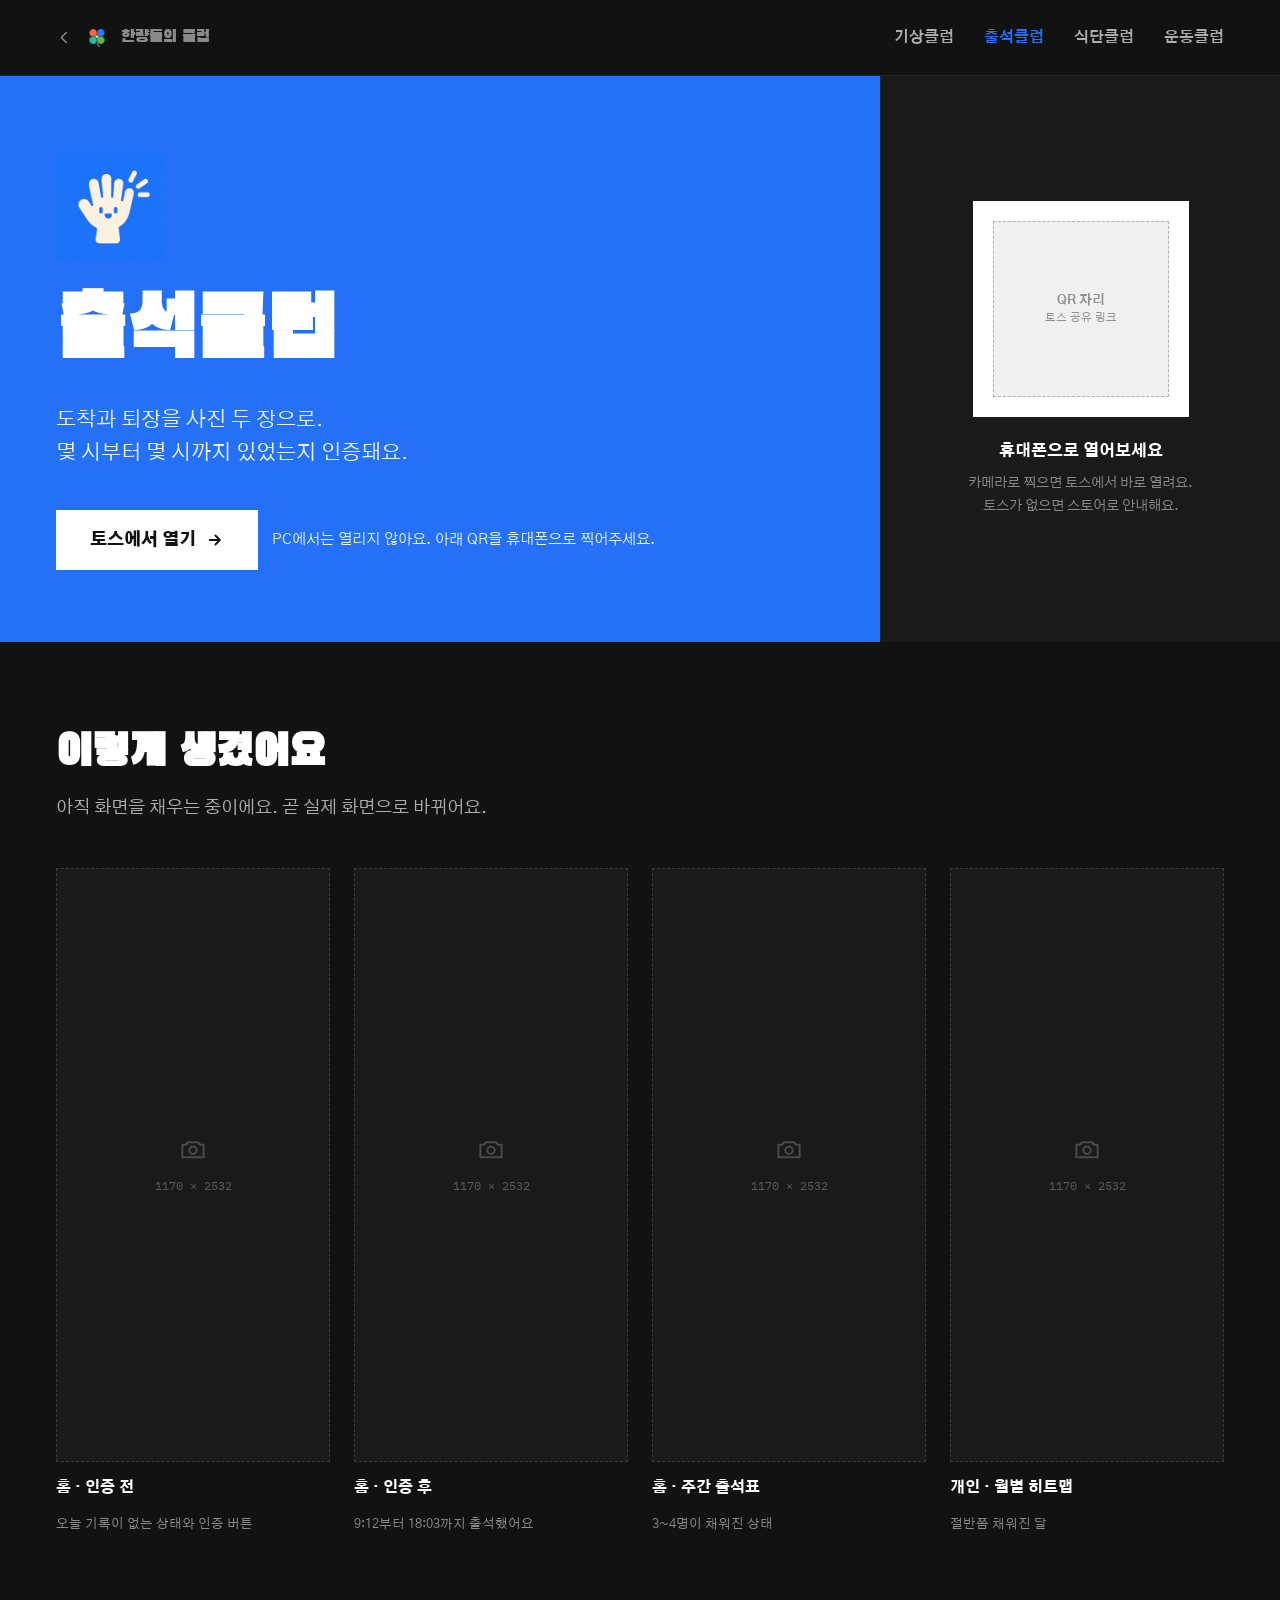
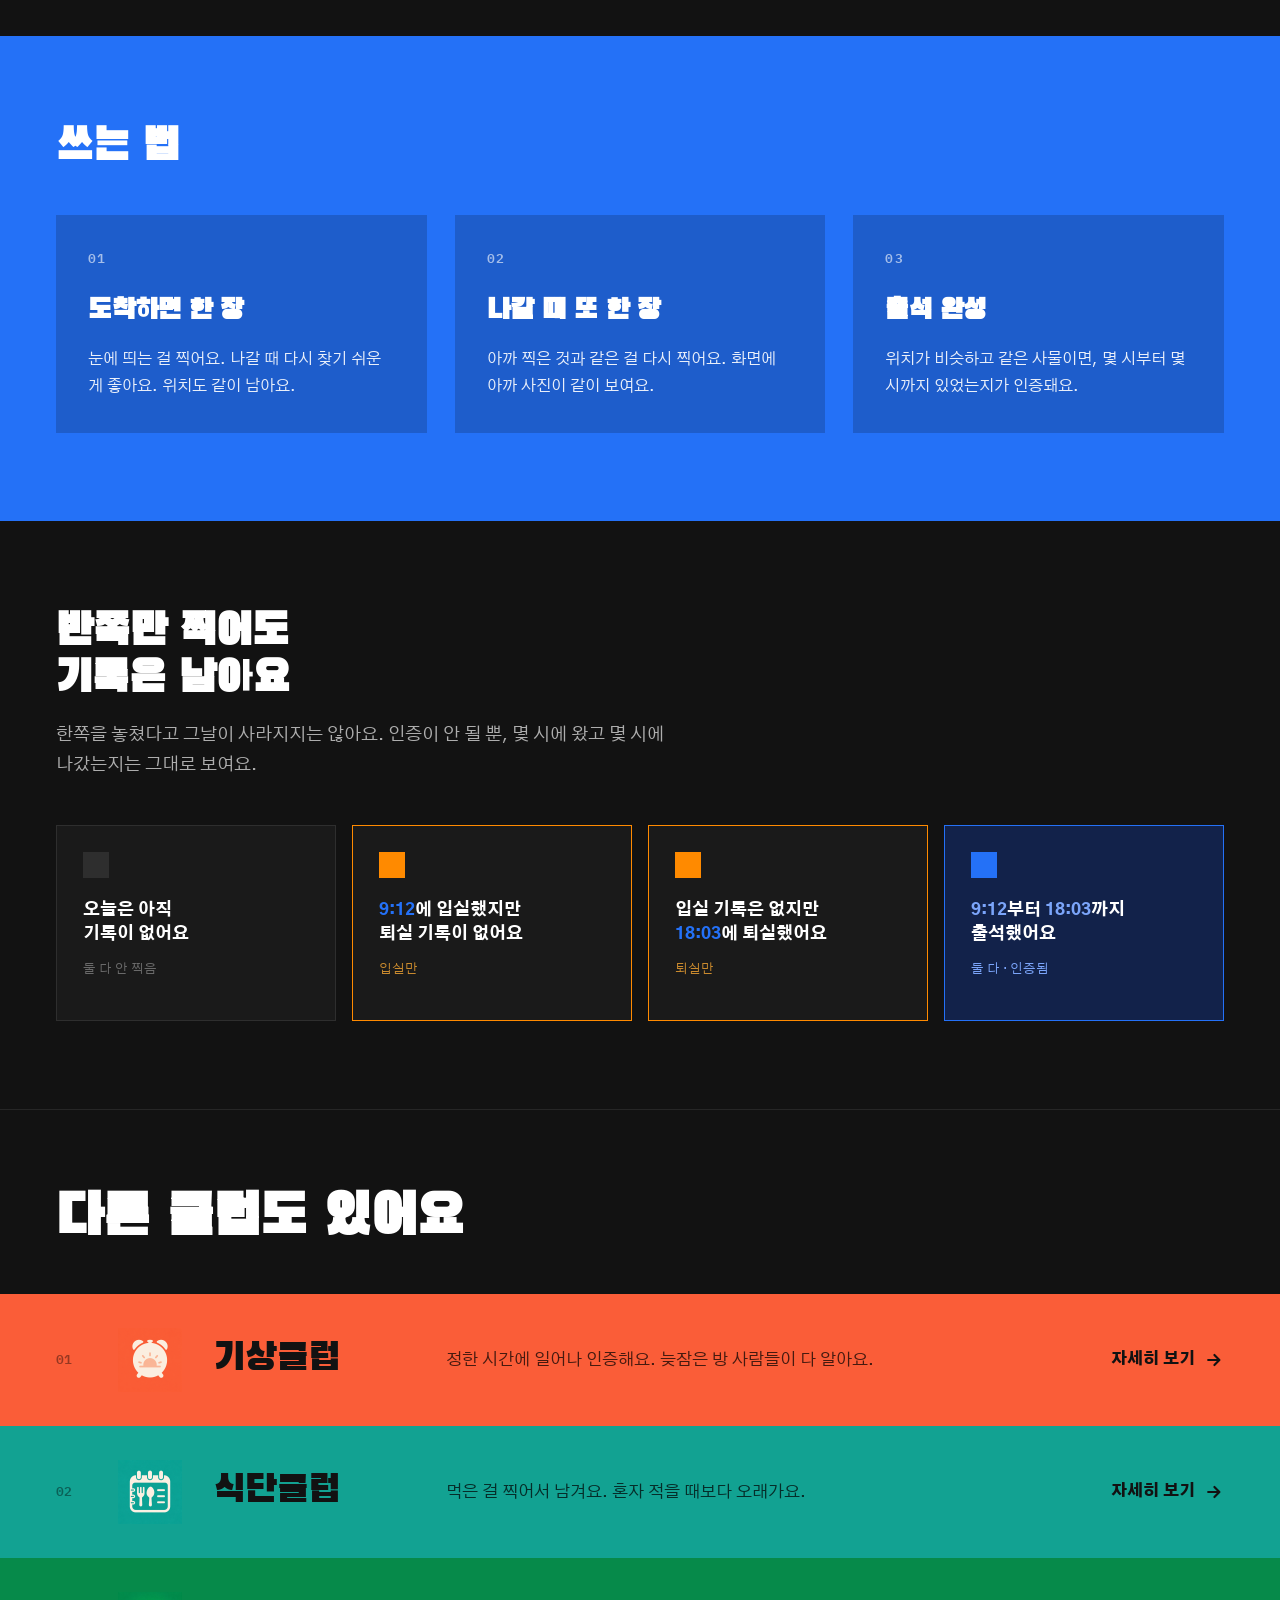
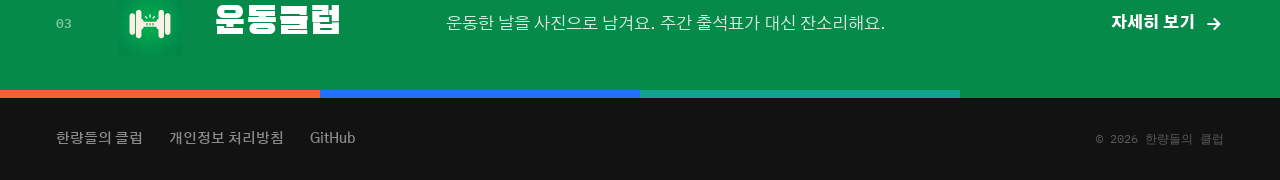
==== clubs/attendance/index.html @ 0bbe6777 "소개 사이트 구축 — 메인·클럽 4페이지·개인정보 처리방침 색면 포스터 방향으로 잡은 디자인을 정적 HTML로 옮겼어요. 빌드 과정 없이 여섯 페이지가 css/style.css 하" ====
<!doctype html>
<html lang="ko">
<head>
<meta charset="utf-8">
<meta name="viewport" content="width=device-width, initial-scale=1">
<title>출석클럽 · 한량들의 클럽</title>
<meta name="description" content="도착과 퇴장을 사진 두 장으로. 몇 시부터 몇 시까지 있었는지 인증돼요.">
<link rel="canonical" href="https://club-hanryang.github.io/clubs/attendance/">
<meta property="og:type" content="website">
<meta property="og:title" content="출석클럽 · 한량들의 클럽">
<meta property="og:description" content="도착과 퇴장을 사진 두 장으로. 몇 시부터 몇 시까지 있었는지 인증돼요.">
<meta property="og:url" content="https://club-hanryang.github.io/clubs/attendance/">
<meta property="og:image" content="https://club-hanryang.github.io/assets/icons/attendance.png">
<meta name="twitter:card" content="summary_large_image">
<link rel="icon" href="../../assets/icons/clover.png">
<link rel="preconnect" href="https://fonts.googleapis.com">
<link rel="preconnect" href="https://fonts.gstatic.com" crossorigin>
<link rel="stylesheet" href="https://fonts.googleapis.com/css2?family=Black+Han+Sans&family=Gothic+A1:wght@400;500;700;800;900&family=IBM+Plex+Mono:wght@400;500;600&display=swap">
<link rel="stylesheet" href="../../css/style.css">
</head>
<body>

<header class="nav">
  <a class="brand back" href="../../">
    <svg width="17" height="17" viewBox="0 0 24 24" fill="none"><path d="M14.5 5l-7 7 7 7" stroke="#8A8A8A" stroke-width="2" stroke-linecap="round" stroke-linejoin="round"/></svg>
    <img src="../../assets/icons/clover.png" alt=""><span>한량들의 클럽</span>
  </a>
  <nav class="nav-links">
      <a href="../morning/">기상클럽</a>
      <a href="./" aria-current="page" style="--accent: #2471F7">출석클럽</a>
      <a href="../diet/">식단클럽</a>
      <a href="../workout/">운동클럽</a>
  </nav>
</header>

<main>
  <section class="detail-hero">
    <div class="detail-copy on-dark" style="background: #2471F7">
      <img class="icon" src="../../assets/icons/attendance.png" alt="">
      <h1>출석클럽</h1>
      <p style="color: rgba(255,255,255,.9)">도착과 퇴장을 사진 두 장으로.<br>몇 시부터 몇 시까지 있었는지 인증돼요.</p>
      <div class="cta-row">
        <a class="btn" href="intoss://hanryang-attendance" data-scheme="intoss://hanryang-attendance" data-hint="open-hint">토스에서 열기<svg width="18" height="18" viewBox="0 0 24 24" fill="none"><path d="M5 12h13M12.5 6l6 6-6 6" stroke="currentColor" stroke-width="2.4" stroke-linecap="round" stroke-linejoin="round"/></svg></a>
        <span class="detail-hint" id="open-hint" style="color: rgba(255,255,255,.9)">설치 없이 토스 안에서</span>
      </div>
    </div>
    <aside class="qr-panel">
      <div class="qr-plate">
        <div class="qr-slot">QR 자리<span style="font-weight:400; font-size:11px">토스 공유 링크</span></div>
      </div>
      <div>
        <h3>휴대폰으로 열어보세요</h3>
        <p>카메라로 찍으면 토스에서 바로 열려요.<br>토스가 없으면 스토어로 안내해요.</p>
      </div>
    </aside>
  </section>

  <section class="section">
    <h2>이렇게 생겼어요</h2>
    <p class="intro">아직 화면을 채우는 중이에요. 곧 실제 화면으로 바뀌어요.</p>
    <div class="shots">
      <div class="shot">
        <figure>
          <div class="frame">
            <svg width="30" height="30" viewBox="0 0 24 24" fill="none"><path d="M3.5 8.5h3l1.5-2h8l1.5 2h3v10h-17v-10Z" stroke="#4A4A4A" stroke-width="1.6" stroke-linejoin="round"/><circle cx="12" cy="13" r="3" stroke="#4A4A4A" stroke-width="1.6"/></svg>
            <span class="size">1170 × 2532</span>
          </div>
          <figcaption><p class="cap">홈 · 인증 전</p><p class="sub">오늘 기록이 없는 상태와 인증 버튼</p></figcaption>
        </figure>
      </div>
      <div class="shot">
        <figure>
          <div class="frame">
            <svg width="30" height="30" viewBox="0 0 24 24" fill="none"><path d="M3.5 8.5h3l1.5-2h8l1.5 2h3v10h-17v-10Z" stroke="#4A4A4A" stroke-width="1.6" stroke-linejoin="round"/><circle cx="12" cy="13" r="3" stroke="#4A4A4A" stroke-width="1.6"/></svg>
            <span class="size">1170 × 2532</span>
          </div>
          <figcaption><p class="cap">홈 · 인증 후</p><p class="sub">9:12부터 18:03까지 출석했어요</p></figcaption>
        </figure>
      </div>
      <div class="shot">
        <figure>
          <div class="frame">
            <svg width="30" height="30" viewBox="0 0 24 24" fill="none"><path d="M3.5 8.5h3l1.5-2h8l1.5 2h3v10h-17v-10Z" stroke="#4A4A4A" stroke-width="1.6" stroke-linejoin="round"/><circle cx="12" cy="13" r="3" stroke="#4A4A4A" stroke-width="1.6"/></svg>
            <span class="size">1170 × 2532</span>
          </div>
          <figcaption><p class="cap">홈 · 주간 출석표</p><p class="sub">3~4명이 채워진 상태</p></figcaption>
        </figure>
      </div>
      <div class="shot">
        <figure>
          <div class="frame">
            <svg width="30" height="30" viewBox="0 0 24 24" fill="none"><path d="M3.5 8.5h3l1.5-2h8l1.5 2h3v10h-17v-10Z" stroke="#4A4A4A" stroke-width="1.6" stroke-linejoin="round"/><circle cx="12" cy="13" r="3" stroke="#4A4A4A" stroke-width="1.6"/></svg>
            <span class="size">1170 × 2532</span>
          </div>
          <figcaption><p class="cap">개인 · 월별 히트맵</p><p class="sub">절반쯤 채워진 달</p></figcaption>
        </figure>
      </div>
    </div>
  </section>

  <section class="section" style="background: #2471F7" >
    <h2 class="on-dark" style="margin-bottom: 44px">쓰는 법</h2>
    <div class="how">
      <div class="how-card">
        <p class="label" style="color: rgba(255,255,255,.6)">01</p>
        <h3>도착하면 한 장</h3>
        <p style="color: rgba(255,255,255,.9)">눈에 띄는 걸 찍어요. 나갈 때 다시 찾기 쉬운 게 좋아요. 위치도 같이 남아요.</p>
      </div>
      <div class="how-card">
        <p class="label" style="color: rgba(255,255,255,.6)">02</p>
        <h3>나갈 때 또 한 장</h3>
        <p style="color: rgba(255,255,255,.9)">아까 찍은 것과 같은 걸 다시 찍어요. 화면에 아까 사진이 같이 보여요.</p>
      </div>
      <div class="how-card">
        <p class="label" style="color: rgba(255,255,255,.6)">03</p>
        <h3>출석 완성</h3>
        <p style="color: rgba(255,255,255,.9)">위치가 비슷하고 같은 사물이면, 몇 시부터 몇 시까지 있었는지가 인증돼요.</p>
      </div>
    </div>
  </section>

  <section class="section">
    <h2>반쪽만 찍어도<br>기록은 남아요</h2>
    <p class="intro">한쪽을 놓쳤다고 그날이 사라지지는 않아요. 인증이 안 될 뿐, 몇 시에 왔고 몇 시에 나갔는지는 그대로 보여요.</p>
    <div class="states">
      <div class="state"><i></i><h3>오늘은 아직<br>기록이 없어요</h3><p class="tag">둘 다 안 찍음</p></div>
      <div class="state half"><i></i><h3><span style="color:#2471F7">9:12</span>에 입실했지만<br>퇴실 기록이 없어요</h3><p class="tag">입실만</p></div>
      <div class="state half"><i></i><h3>입실 기록은 없지만<br><span style="color:#2471F7">18:03</span>에 퇴실했어요</h3><p class="tag">퇴실만</p></div>
      <div class="state done"><i></i><h3><span style="color:#7BA5FA">9:12</span>부터 <span style="color:#7BA5FA">18:03</span>까지<br>출석했어요</h3><p class="tag">둘 다 · 인증됨</p></div>
    </div>
  </section>

  <section style="border-top: 1px solid var(--line)">
    <div class="clubs-head"><h2>다른 클럽도 있어요</h2></div>
    <a class="club-row on-light" style="background: #FA5D38" href="../../clubs/morning/">
      <span class="num">01</span>
      <img src="../../assets/icons/morning.png" alt="">
      <span class="name">기상클럽</span>
      <span class="desc">정한 시간에 일어나 인증해요. 늦잠은 방 사람들이 다 알아요.</span>
      <span class="go">자세히 보기<svg width="20" height="20" viewBox="0 0 24 24" fill="none"><path d="M5 12h13M12.5 6l6 6-6 6" stroke="currentColor" stroke-width="2.6" stroke-linecap="round" stroke-linejoin="round"/></svg></span>
    </a>
    <a class="club-row on-light" style="background: #12A292" href="../../clubs/diet/">
      <span class="num">02</span>
      <img src="../../assets/icons/diet.png" alt="">
      <span class="name">식단클럽</span>
      <span class="desc">먹은 걸 찍어서 남겨요. 혼자 적을 때보다 오래가요.</span>
      <span class="go">자세히 보기<svg width="20" height="20" viewBox="0 0 24 24" fill="none"><path d="M5 12h13M12.5 6l6 6-6 6" stroke="currentColor" stroke-width="2.6" stroke-linecap="round" stroke-linejoin="round"/></svg></span>
    </a>
    <a class="club-row on-dark" style="background: #068A4A" href="../../clubs/workout/">
      <span class="num">03</span>
      <img src="../../assets/icons/workout.png" alt="">
      <span class="name">운동클럽</span>
      <span class="desc">운동한 날을 사진으로 남겨요. 주간 출석표가 대신 잔소리해요.</span>
      <span class="go">자세히 보기<svg width="20" height="20" viewBox="0 0 24 24" fill="none"><path d="M5 12h13M12.5 6l6 6-6 6" stroke="currentColor" stroke-width="2.6" stroke-linecap="round" stroke-linejoin="round"/></svg></span>
    </a>
  </section>
</main>

<div class="stripe"><div style="background: #FA5D38"></div><div style="background: #2471F7"></div><div style="background: #12A292"></div><div style="background: #068A4A"></div></div>
<footer class="foot">
  <div class="foot-links">
    <a href="../../">한량들의 클럽</a>
    <a href="../../privacy.html">개인정보 처리방침</a>
    <a href="https://github.com/club-hanryang" target="_blank" rel="noopener">GitHub</a>
  </div>
  <span class="copy">© 2026 한량들의 클럽</span>
</footer>
<script src="../../js/app.js"></script>
</body>
</html>
---- css/style.css ----
/* 한량들의 클럽 — 공용 스타일
 *
 * 여섯 페이지가 이 파일 하나를 같이 써요. 빌드 과정이 없어서, 색이나 간격을
 * 고칠 자리가 여러 곳에 흩어지면 금방 어긋나요. 값은 전부 여기 변수로 모아뒀어요.
 *
 * 브랜드 색은 각 앱 아이콘의 배경에서 그대로 뽑은 값이에요. 아이콘이 기준이에요. */

:root {
  --morning: #FA5D38;
  --attendance: #2471F7;
  --diet: #12A292;
  --workout: #068A4A;

  --bg: #121212;
  --panel: #1A1A1A;
  --line: #262626;
  --panel-line: #2E2E2E;

  --ink: #FFFFFF;
  --dim: #ADADAD;
  --mute: #8A8A8A;
  --faint: #6A6A6A;
  --ghost: #5A5A5A;

  --pending: #FF8A00;

  --gutter: 56px;
  --display: 'Black Han Sans', 'Gothic A1', 'Apple SD Gothic Neo', sans-serif;
  --body: 'Gothic A1', 'Apple SD Gothic Neo', system-ui, sans-serif;
  --mono: 'IBM Plex Mono', ui-monospace, SFMono-Regular, Menlo, monospace;
}

* { box-sizing: border-box; }

html { scroll-behavior: smooth; }

body {
  margin: 0;
  background: var(--bg);
  color: var(--ink);
  font-family: var(--body);
  line-height: 1.6;
  -webkit-font-smoothing: antialiased;
  word-break: keep-all;
  overflow-x: hidden;
}

a { color: inherit; text-decoration: none; }
img { display: block; max-width: 100%; }
h1, h2, h3 { margin: 0; }

.mono { font-family: var(--mono); }
.display { font-family: var(--display); font-weight: 400; }

/* ── 상단 바 ─────────────────────────────────────────── */
.nav {
  display: flex; align-items: center; justify-content: space-between;
  padding: 24px var(--gutter);
  border-bottom: 1px solid var(--line);
}
.brand { display: flex; align-items: center; gap: 13px; }
.brand img { width: 30px; height: 30px; }
.brand span { font-family: var(--display); font-size: 19px; }
.brand.back { gap: 11px; }
.brand.back span { color: var(--mute); font-size: 17px; }
.brand.back img { width: 26px; height: 26px; }
.nav-links { display: flex; gap: 30px; font-size: 15px; font-weight: 700; color: var(--dim); }
.nav-links a:hover { color: var(--ink); }
.nav-links a[aria-current] { color: var(--accent, var(--ink)); }

/* ── 히어로 (메인) ───────────────────────────────────── */
.hero { display: flex; }
.hero-copy {
  flex: 1 1 auto;
  padding: 96px var(--gutter) 92px;
  display: flex; flex-direction: column; justify-content: center;
}
.eyebrow {
  font-family: var(--mono); font-size: 13px; font-weight: 600;
  letter-spacing: 0.18em; color: var(--morning); margin-bottom: 30px;
}
h1.hero-title {
  font-family: var(--display); font-size: clamp(52px, 7.4vw, 106px);
  line-height: 1.0; letter-spacing: -0.02em; margin-bottom: 36px;
}
.lede { font-size: 19px; line-height: 1.65; color: var(--dim); margin: 0 0 44px; max-width: 23em; }

.cta-row { display: flex; gap: 14px; flex-wrap: wrap; align-items: center; }
.btn {
  display: inline-flex; align-items: center; gap: 10px;
  height: 60px; padding: 0 34px;
  font-size: 17px; font-weight: 900; border: 0;
  background: var(--ink); color: var(--bg);
  font-family: inherit; cursor: pointer;
}
.btn:hover { opacity: .88; }
.btn-ghost {
  display: inline-flex; align-items: center;
  height: 60px; padding: 0 28px;
  border: 1px solid #3A3A3A; color: var(--dim);
  font-size: 16px; font-weight: 700;
}

/* 히어로 오른쪽 : 클럽 넷 */
.hero-grid {
  flex: 0 0 620px;
  display: grid; grid-template-columns: repeat(2, minmax(0, 1fr)); grid-template-rows: repeat(2, 336px);
}
.hero-cell {
  padding: 30px; display: flex; flex-direction: column; justify-content: space-between;
}
.hero-cell img { width: 132px; height: 132px; align-self: center; }
.hero-cell .num { font-family: var(--mono); font-size: 12px; font-weight: 600; letter-spacing: .1em; }
.hero-cell .name { font-family: var(--display); font-size: 40px; }

/* 색면 위 글자. 밝은 면은 검정, 어두운 면은 흰색이 읽혀요. */
.on-light { color: #121212; }
.on-light .num { color: rgba(0,0,0,.45); }
.on-dark { color: #FFFFFF; }
.on-dark .num { color: rgba(255,255,255,.55); }

/* ── 공통 구조 3단 ───────────────────────────────────── */
.steps { display: grid; grid-template-columns: repeat(3, minmax(0, 1fr)); border-top: 1px solid var(--line); border-bottom: 1px solid var(--line); }
.step { padding: 48px 40px 52px; border-right: 1px solid var(--line); }
.step:last-child { border-right: 0; }
.step:first-child { padding-left: var(--gutter); }
.step:last-child { padding-right: var(--gutter); }
.step .label { font-family: var(--mono); font-size: 12px; font-weight: 600; letter-spacing: .1em; margin-bottom: 18px; }
.step h3 { font-family: var(--display); font-size: 26px; margin-bottom: 10px; }
.step p { font-size: 15px; line-height: 1.65; color: var(--dim); margin: 0; }

/* ── 소개 3종 ────────────────────────────────────────── */
.feature { display: flex; align-items: stretch; border-top: 1px solid var(--line); }
.feature:first-of-type { border-top: 0; }
.feature-copy {
  flex: 0 0 620px; padding: 88px var(--gutter);
  display: flex; flex-direction: column; justify-content: center;
}
.feature-copy .label { font-family: var(--mono); font-size: 12px; font-weight: 600; letter-spacing: .16em; margin-bottom: 26px; }
.feature-copy h2 { font-family: var(--display); font-size: clamp(38px, 4.6vw, 64px); line-height: 1.08; margin-bottom: 26px; }
.feature-copy p { font-size: 18px; line-height: 1.72; margin: 0; max-width: 22em; }
.feature-art { flex: 1 1 auto; padding: 76px var(--gutter); display: flex; align-items: center; justify-content: center; gap: 24px; }
.arrow { flex: 0 0 auto; }

.chip {
  display: inline-flex; align-items: center; gap: 10px;
  padding: 14px 20px; font-family: var(--mono); font-size: 14px; font-weight: 600;
  align-self: flex-start; background: rgba(0,0,0,.16);
}

/* 앱 화면 대역 */
.ui-card { width: 300px; background: #FFFFFF; color: #121212; padding: 24px; }
.ui-eyebrow { font-size: 12px; font-weight: 900; margin-bottom: 10px; }
.ui-title { font-size: 21px; font-weight: 900; letter-spacing: -.025em; line-height: 1.35; }
.ui-sub { font-size: 13px; color: #767676; margin-top: 8px; }
.ui-cta {
  display: flex; align-items: center; justify-content: center; gap: 9px;
  margin-top: 20px; height: 52px; color: #fff; font-size: 15px; font-weight: 900;
}
.ui-photos { display: flex; gap: 8px; margin-top: 20px; }
.ui-photos div { flex: 1 1 0; height: 78px; }

.heat-box { background: var(--panel); border: 1px solid var(--panel-line); padding: 22px; }
.heat-label { font-family: var(--mono); font-size: 11px; font-weight: 600; letter-spacing: .1em; color: var(--faint); margin-bottom: 16px; }
.heat-month { display: grid; grid-template-columns: repeat(7, minmax(0, 1fr)); gap: 6px; }
.heat-week { display: flex; flex-direction: column; gap: 9px; }
.heat-row { display: flex; align-items: center; gap: 11px; }
.heat-row span { width: 38px; font-size: 12px; }
.heat-row .cells { display: grid; grid-template-columns: repeat(7, minmax(0, 1fr)); gap: 6px; flex: 1 1 auto; }
.cell { aspect-ratio: 1; background: var(--panel-line); }

.phone-mock { width: 262px; background: #FFFFFF; color: #121212; }
.phone-bar { display: flex; align-items: center; gap: 9px; padding: 0 14px; height: 50px; border-bottom: 1px solid #EDEDED; }
.phone-bar .dot { width: 17px; height: 17px; }
.phone-bar .title { font-size: 13px; font-weight: 800; }
.phone-bar .more { margin-left: auto; color: #C4C4C4; font-size: 14px; letter-spacing: 1px; }
.phone-body { padding: 18px; }
.skel { height: 10px; background: #F0F0F0; margin-bottom: 11px; }
.home-mock { width: 262px; background: #2A2A2A; padding: 20px 18px; }
.home-grid { display: grid; grid-template-columns: repeat(4, minmax(0, 1fr)); gap: 12px; }
.home-app { text-align: center; }
.home-app i { display: block; aspect-ratio: 1; margin-bottom: 6px; }
.home-app span { font-size: 9px; color: #8A8A8A; }

/* ── 클럽 띠 ─────────────────────────────────────────── */
.clubs-head { display: flex; align-items: flex-end; justify-content: space-between; gap: 32px; padding: 80px var(--gutter) 44px; }
.clubs-head h2 { font-family: var(--display); font-size: clamp(38px, 4.4vw, 60px); line-height: 1.06; }
.clubs-head p { font-size: 17px; color: var(--dim); margin: 0 0 8px; text-align: right; }

.club-row {
  display: flex; align-items: center; gap: 32px;
  padding: 34px var(--gutter);
}
.club-row:hover { filter: brightness(1.06); }
.club-row .num { font-family: var(--mono); font-size: 13px; font-weight: 600; flex: 0 0 30px; }
.club-row img { flex: 0 0 auto; width: 64px; height: 64px; }
.club-row .name { font-family: var(--display); font-size: 38px; flex: 0 0 200px; }
.club-row .desc { font-size: 17px; line-height: 1.6; flex: 1 1 auto; }
.club-row .go { display: flex; align-items: center; gap: 9px; font-size: 16px; font-weight: 900; flex: 0 0 auto; }
.club-row.on-light .num { color: rgba(0,0,0,.4); }
.club-row.on-light .desc { color: rgba(0,0,0,.72); }
.club-row.on-dark .num { color: rgba(255,255,255,.5); }
.club-row.on-dark .desc { color: rgba(255,255,255,.84); }
.club-row.soon {
  background: var(--panel); color: var(--faint);
  border-top: 1px dashed #3A3A3A; border-bottom: 1px dashed #3A3A3A;
  padding-top: 26px; padding-bottom: 26px;
}
.club-row.soon:hover { filter: none; }

/* ── 회사 소개 ───────────────────────────────────────── */
.about { display: flex; gap: 80px; padding: 100px var(--gutter); }
.about-side { flex: 0 0 460px; }
.about-side h2 { font-family: var(--display); font-size: clamp(38px, 4.2vw, 58px); line-height: 1.08; margin-bottom: 26px; }
.about-side img { width: 132px; height: 132px; }
.about-body { flex: 1 1 auto; max-width: 700px; }
.about-body p.big { font-size: 21px; line-height: 1.75; margin: 0 0 22px; color: #E4E4E4; }
.about-body p.small { font-size: 17px; line-height: 1.75; margin: 0 0 38px; color: var(--mute); }
.links { display: flex; gap: 12px; flex-wrap: wrap; }
.link-box {
  display: inline-flex; align-items: center; gap: 10px;
  border: 1px solid #3A3A3A; padding: 15px 22px; font-size: 15px; font-weight: 700;
}
.link-box:hover { border-color: var(--mute); }

/* ── 색 띠 · 푸터 ────────────────────────────────────── */
.stripe { display: grid; grid-template-columns: repeat(4, minmax(0, 1fr)); height: 8px; }
.foot {
  display: flex; align-items: center; justify-content: space-between; gap: 20px; flex-wrap: wrap;
  padding: 30px var(--gutter);
}
.foot-links { display: flex; gap: 26px; font-size: 14px; font-weight: 600; color: var(--mute); }
.foot-links a:hover { color: var(--ink); }
.foot .copy { font-family: var(--mono); font-size: 12px; color: var(--ghost); }

/* ── 소개페이지 ──────────────────────────────────────── */
.detail-hero { display: flex; align-items: stretch; }
.detail-copy { flex: 1 1 auto; padding: 76px var(--gutter) 72px; display: flex; flex-direction: column; justify-content: center; }
.detail-copy img.icon { width: 108px; height: 108px; margin-bottom: 32px; }
.detail-copy h1 { font-family: var(--display); font-size: clamp(52px, 6.6vw, 88px); line-height: 1.0; margin-bottom: 26px; }
.detail-copy p { font-size: 21px; line-height: 1.6; margin: 0 0 40px; max-width: 20em; }
.detail-hint { font-size: 15px; }

.qr-panel {
  flex: 0 0 400px; background: var(--panel); border-left: 1px solid var(--line);
  padding: 56px 44px;
  display: flex; flex-direction: column; align-items: center; justify-content: center; gap: 22px;
  text-align: center;
}
.qr-plate { background: #FFFFFF; padding: 20px; }
.qr-plate img, .qr-slot { width: 176px; height: 176px; display: block; }
.qr-slot {
  background: #F0F0F0; border: 1px dashed #B0B0B0;
  display: flex; flex-direction: column; align-items: center; justify-content: center;
  color: #909090; font-size: 13px; font-weight: 700; line-height: 1.5;
}
.qr-panel h3 { font-size: 16px; font-weight: 800; margin-bottom: 8px; }
.qr-panel p { font-size: 14px; line-height: 1.6; color: var(--mute); margin: 0; }

.section { padding: 88px var(--gutter); }
.section h2 { font-family: var(--display); font-size: clamp(32px, 3.6vw, 44px); line-height: 1.08; }
.section > p.intro { font-size: 18px; line-height: 1.7; color: var(--dim); margin: 16px 0 44px; max-width: 34em; }

.shots { display: grid; grid-template-columns: repeat(4, minmax(0, 1fr)); gap: 24px; }
.shot figure { margin: 0; }
.shot .frame {
  aspect-ratio: 9 / 19.5; background: var(--panel); border: 1px dashed #3A3A3A;
  display: flex; flex-direction: column; align-items: center; justify-content: center; gap: 12px;
  overflow: hidden;
}
.shot .frame img { width: 100%; height: 100%; object-fit: cover; }
.shot .frame .size { font-family: var(--mono); font-size: 12px; color: var(--ghost); }
.shot .cap { margin-top: 14px; font-size: 15px; font-weight: 800; }
.shot .sub { margin-top: 4px; font-size: 13px; line-height: 1.55; color: var(--mute); }

.how { display: grid; grid-template-columns: repeat(3, minmax(0, 1fr)); gap: 28px; }
.how-card { background: rgba(0,0,0,.18); padding: 32px; }
.how-card .label { font-family: var(--mono); font-size: 13px; font-weight: 600; letter-spacing: .1em; color: rgba(255,255,255,.6); margin-bottom: 20px; }
.how-card h3 { font-family: var(--display); font-size: 28px; margin-bottom: 12px; }
.how-card p { font-size: 16px; line-height: 1.7; color: rgba(255,255,255,.86); margin: 0; }

.states { display: grid; grid-template-columns: repeat(4, minmax(0, 1fr)); gap: 16px; }
.state { background: var(--panel); border: 1px solid var(--panel-line); padding: 26px; }
.state i { display: block; width: 26px; height: 26px; background: var(--panel-line); margin-bottom: 20px; }
.state h3 { font-size: 17px; font-weight: 800; line-height: 1.45; margin-bottom: 8px; }
.state .tag { font-size: 13px; color: var(--faint); }
.state.half { border-color: var(--pending); }
.state.half i { background: var(--pending); }
.state.half .tag { color: #C98A2E; }
.state.done { background: #12224A; border-color: var(--attendance); }
.state.done i { background: var(--attendance); }
.state.done .tag { color: #7BA5FA; }

.notice {
  background: var(--panel); border: 1px dashed #3A3A3A;
  padding: 22px 24px; font-size: 15px; line-height: 1.75; color: var(--dim);
}

/* ── 반응형 ──────────────────────────────────────────── */
@media (max-width: 1100px) {
  :root { --gutter: 32px; }
  .hero { flex-direction: column; }
  .hero-copy { padding: 64px var(--gutter) 48px; }
  .hero-grid { flex: 1 1 auto; grid-template-rows: repeat(2, 240px); }
  .hero-cell img { width: 96px; height: 96px; }
  .hero-cell .name { font-size: 32px; }
  .feature, .detail-hero { flex-direction: column; }
  .feature-copy, .detail-copy { flex: 1 1 auto; padding: 64px var(--gutter); }
  .feature-art { padding: 48px var(--gutter) 64px; flex-wrap: wrap; }
  .qr-panel { flex: 1 1 auto; border-left: 0; border-top: 1px solid var(--line); }
  .about { flex-direction: column; gap: 40px; }
  .about-side { flex: 1 1 auto; }
  .shots { grid-template-columns: repeat(2, minmax(0, 1fr)); }
  .how, .states { grid-template-columns: repeat(2, minmax(0, 1fr)); }
}

@media (max-width: 720px) {
  :root { --gutter: 20px; }
  .nav-links { display: none; }
  .hero-copy { padding: 44px var(--gutter) 40px; }
  .lede { font-size: 16px; margin-bottom: 30px; }
  .btn, .btn-ghost { width: 100%; justify-content: center; height: 56px; }
  .cta-row { flex-direction: column; align-items: stretch; }
  .hero-grid { grid-template-rows: repeat(2, 168px); }
  .hero-cell { padding: 18px; }
  .hero-cell img { width: 76px; height: 76px; }
  .hero-cell .name { font-size: 26px; }

  .steps { grid-template-columns: 1fr; }
  .step { border-right: 0; border-bottom: 1px solid var(--line); padding: 30px var(--gutter); }
  .step:last-child { border-bottom: 0; }

  .feature-copy p, .section > p.intro { font-size: 16px; }
  .feature-art { gap: 16px; }
  .arrow { transform: rotate(90deg); }
  .ui-card, .phone-mock, .home-mock, .heat-box { width: 100%; max-width: 340px; }

  .clubs-head { flex-direction: column; align-items: flex-start; gap: 12px; padding: 52px var(--gutter) 32px; }
  .clubs-head p { text-align: left; margin: 0; font-size: 15px; }
  .club-row { gap: 14px; padding: 22px var(--gutter); }
  .club-row .num { display: none; }
  .club-row img { width: 46px; height: 46px; }
  .club-row .name { flex: 0 0 auto; font-size: 22px; }
  .club-row .desc { display: none; }
  .club-row .go span { display: none; }

  .section { padding: 48px var(--gutter); }
  .about { padding: 52px var(--gutter); }
  .about-body p.big { font-size: 17px; }
  .link-box { width: 100%; justify-content: center; }

  .detail-copy img.icon { width: 84px; height: 84px; margin-bottom: 24px; }
  .detail-copy p { font-size: 17px; margin-bottom: 30px; }
  /* 모바일에서는 버튼이 바로 동작해서 QR이 자리만 차지해요. */
  .qr-panel { display: none; }

  .shots { gap: 14px; }
  .shot .cap { font-size: 14px; }
  .how { grid-template-columns: 1fr; gap: 12px; }
  .how-card { padding: 24px; }
  .how-card h3 { font-size: 24px; }
  .states { grid-template-columns: 1fr; gap: 10px; }
}

/* 클럽 이름은 모바일에서 설명 대신 이름+아이콘만 남겨요. */
@media (max-width: 480px) {
  h1.hero-title { font-size: 44px; }
  .detail-copy h1 { font-size: 46px; }
}
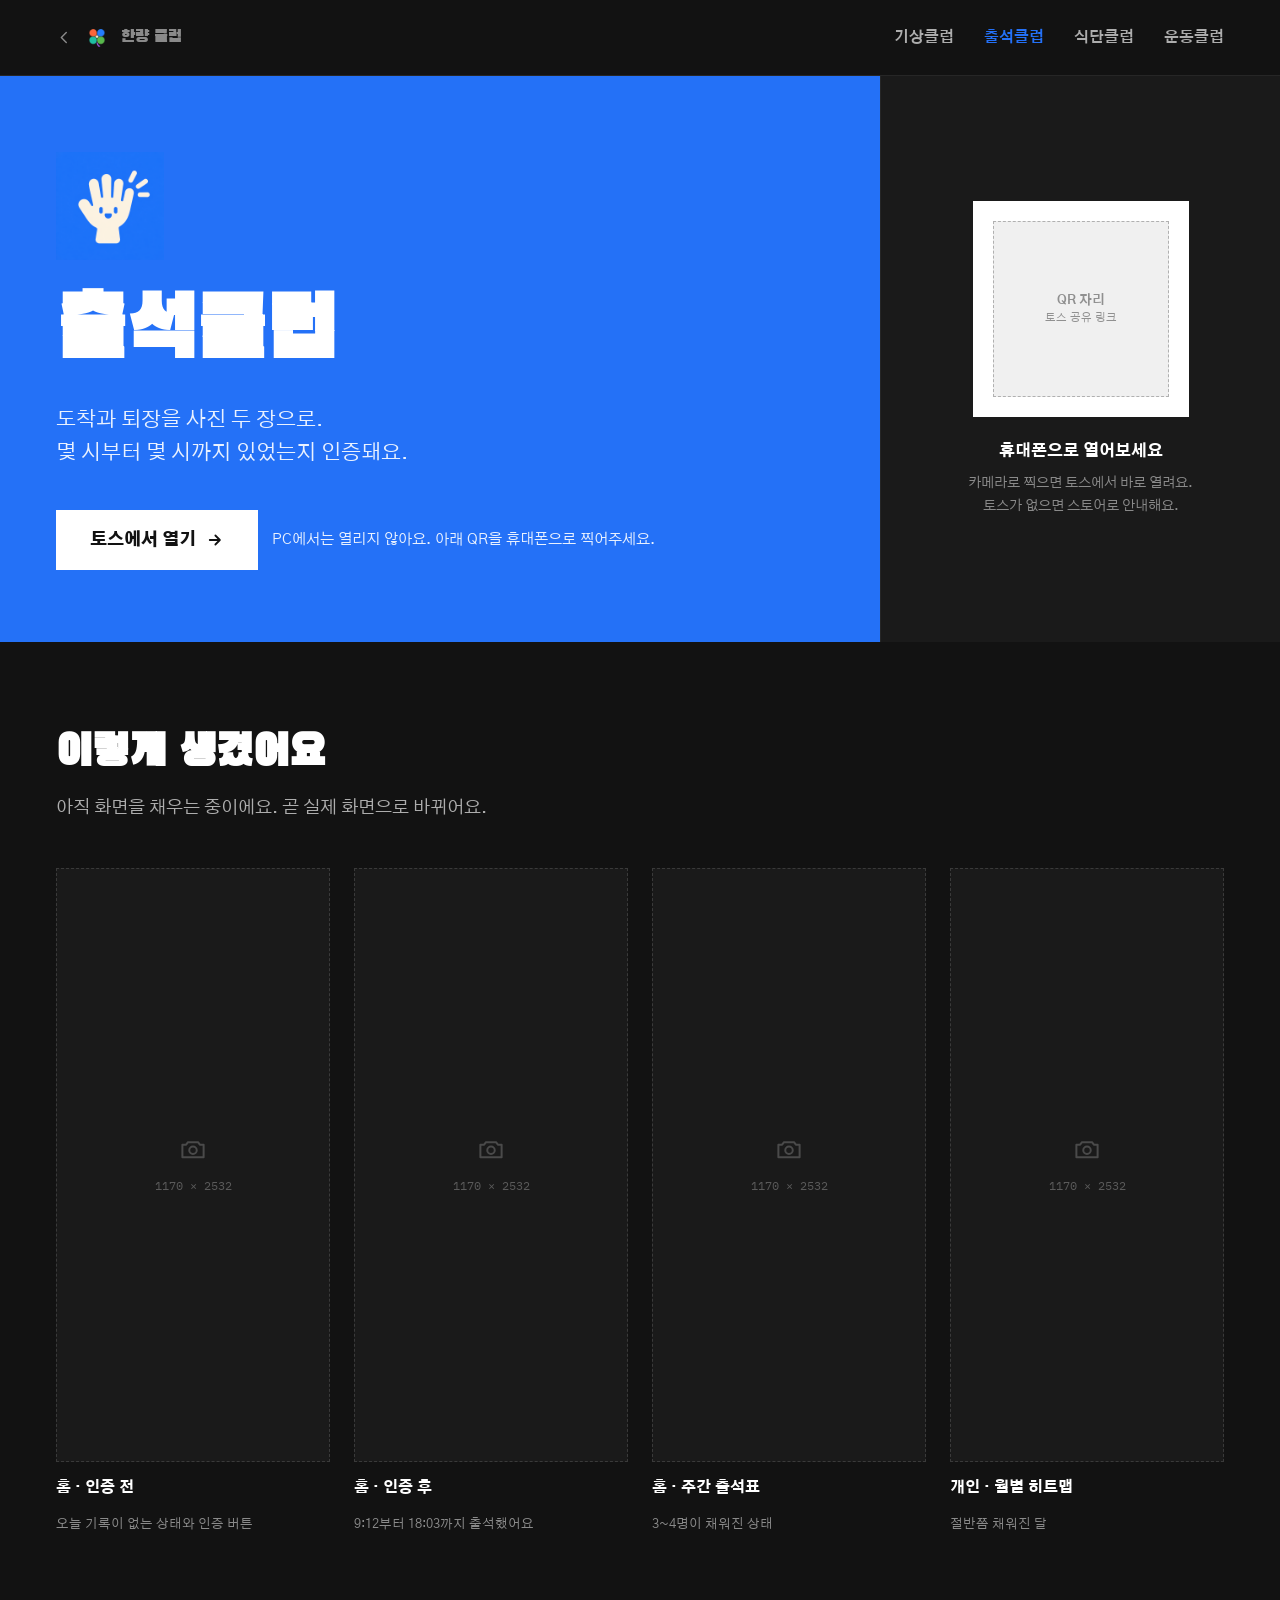
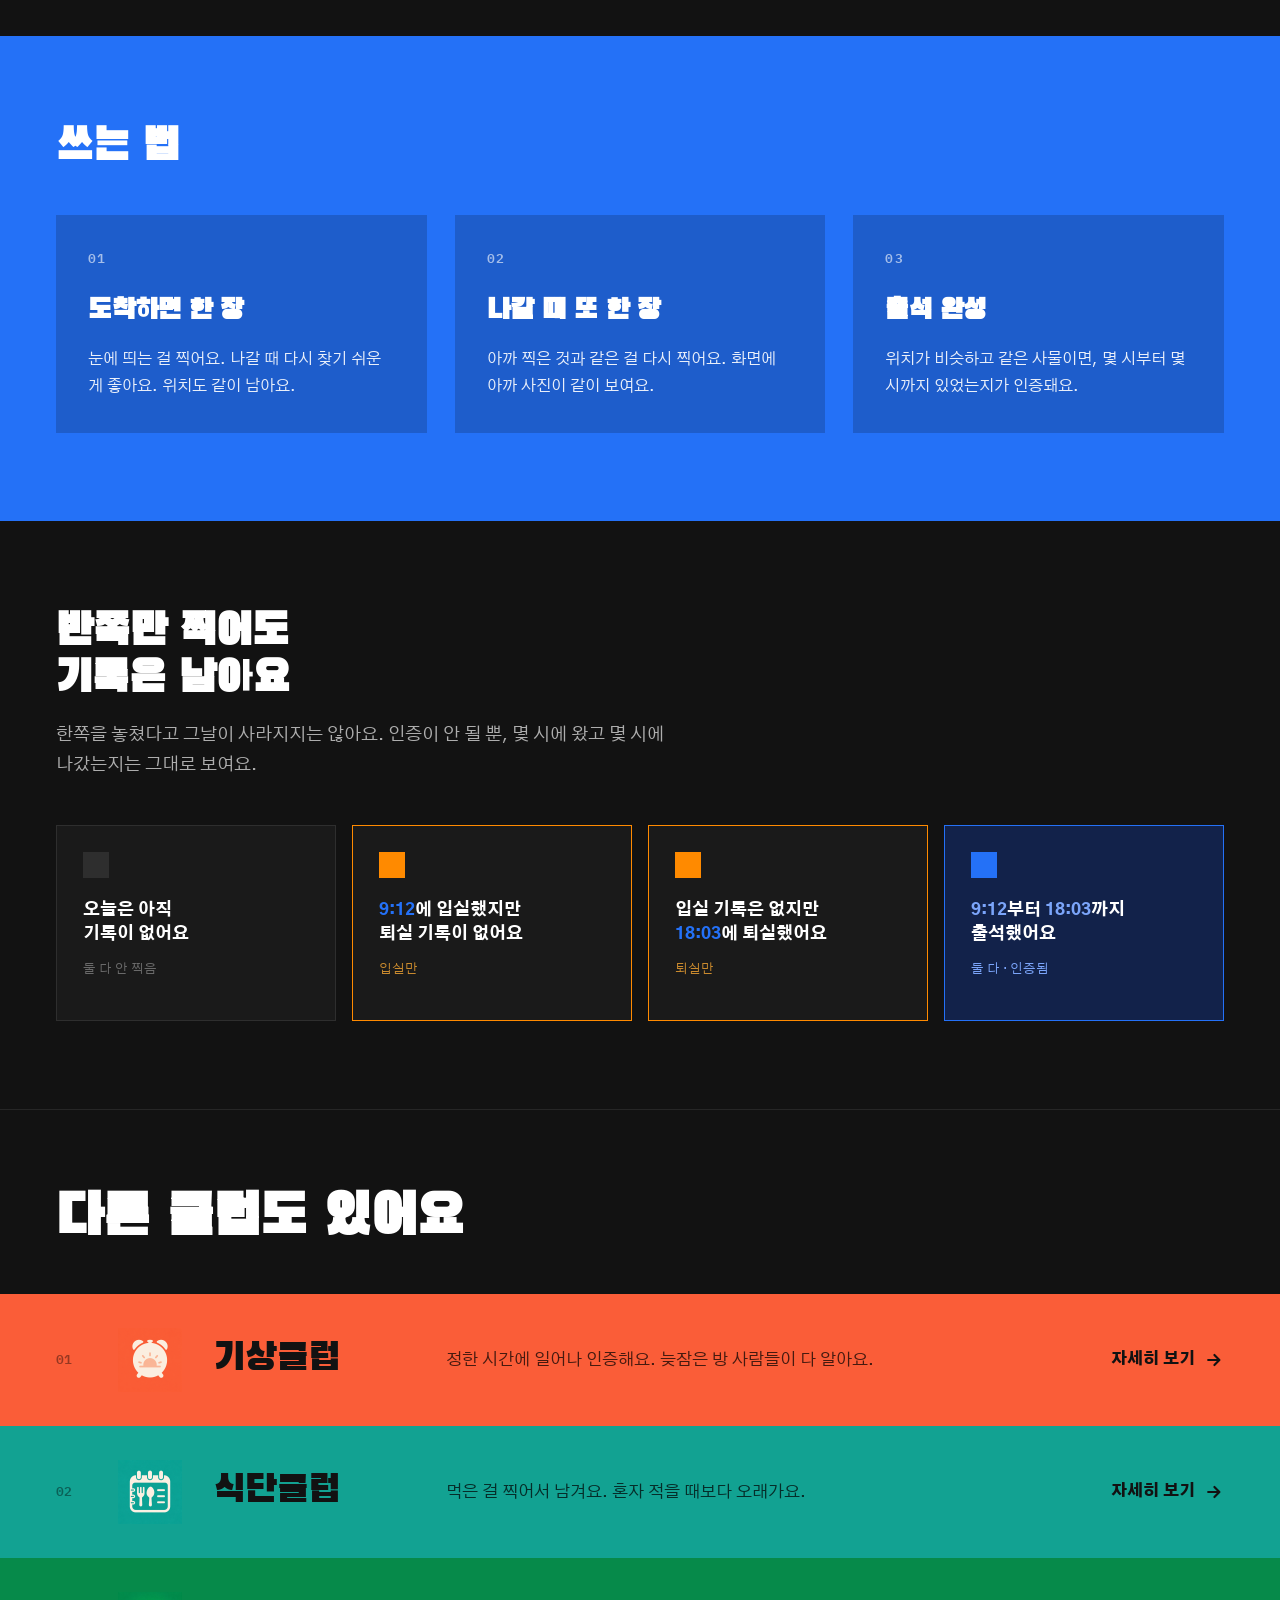
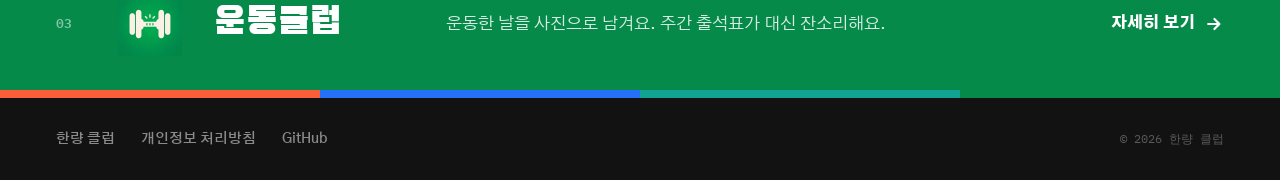
==== commit a94b3297: "이름을 '한량 클럽'으로 바꿈 '한량들의 클럽' → '한량 클럽', '한량들의 출석클럽' → '한량 출석클럽'. 제목·og:title·워드마크·푸터·개인정보 처리방침까지 전부 반영" ====
--- a/clubs/attendance/index.html
+++ b/clubs/attendance/index.html
@@ -3,11 +3,11 @@
 <head>
 <meta charset="utf-8">
 <meta name="viewport" content="width=device-width, initial-scale=1">
-<title>출석클럽 · 한량들의 클럽</title>
+<title>출석클럽 · 한량 클럽</title>
 <meta name="description" content="도착과 퇴장을 사진 두 장으로. 몇 시부터 몇 시까지 있었는지 인증돼요.">
 <link rel="canonical" href="https://club-hanryang.github.io/clubs/attendance/">
 <meta property="og:type" content="website">
-<meta property="og:title" content="출석클럽 · 한량들의 클럽">
+<meta property="og:title" content="출석클럽 · 한량 클럽">
 <meta property="og:description" content="도착과 퇴장을 사진 두 장으로. 몇 시부터 몇 시까지 있었는지 인증돼요.">
 <meta property="og:url" content="https://club-hanryang.github.io/clubs/attendance/">
 <meta property="og:image" content="https://club-hanryang.github.io/assets/icons/attendance.png">
@@ -23,7 +23,7 @@
 <header class="nav">
   <a class="brand back" href="../../">
     <svg width="17" height="17" viewBox="0 0 24 24" fill="none"><path d="M14.5 5l-7 7 7 7" stroke="#8A8A8A" stroke-width="2" stroke-linecap="round" stroke-linejoin="round"/></svg>
-    <img src="../../assets/icons/clover.png" alt=""><span>한량들의 클럽</span>
+    <img src="../../assets/icons/clover.png" alt=""><span>한량 클럽</span>
   </a>
   <nav class="nav-links">
       <a href="../morning/">기상클럽</a>
@@ -159,11 +159,11 @@
 <div class="stripe"><div style="background: #FA5D38"></div><div style="background: #2471F7"></div><div style="background: #12A292"></div><div style="background: #068A4A"></div></div>
 <footer class="foot">
   <div class="foot-links">
-    <a href="../../">한량들의 클럽</a>
+    <a href="../../">한량 클럽</a>
     <a href="../../privacy.html">개인정보 처리방침</a>
     <a href="https://github.com/club-hanryang" target="_blank" rel="noopener">GitHub</a>
   </div>
-  <span class="copy">© 2026 한량들의 클럽</span>
+  <span class="copy">© 2026 한량 클럽</span>
 </footer>
 <script src="../../js/app.js"></script>
 </body>
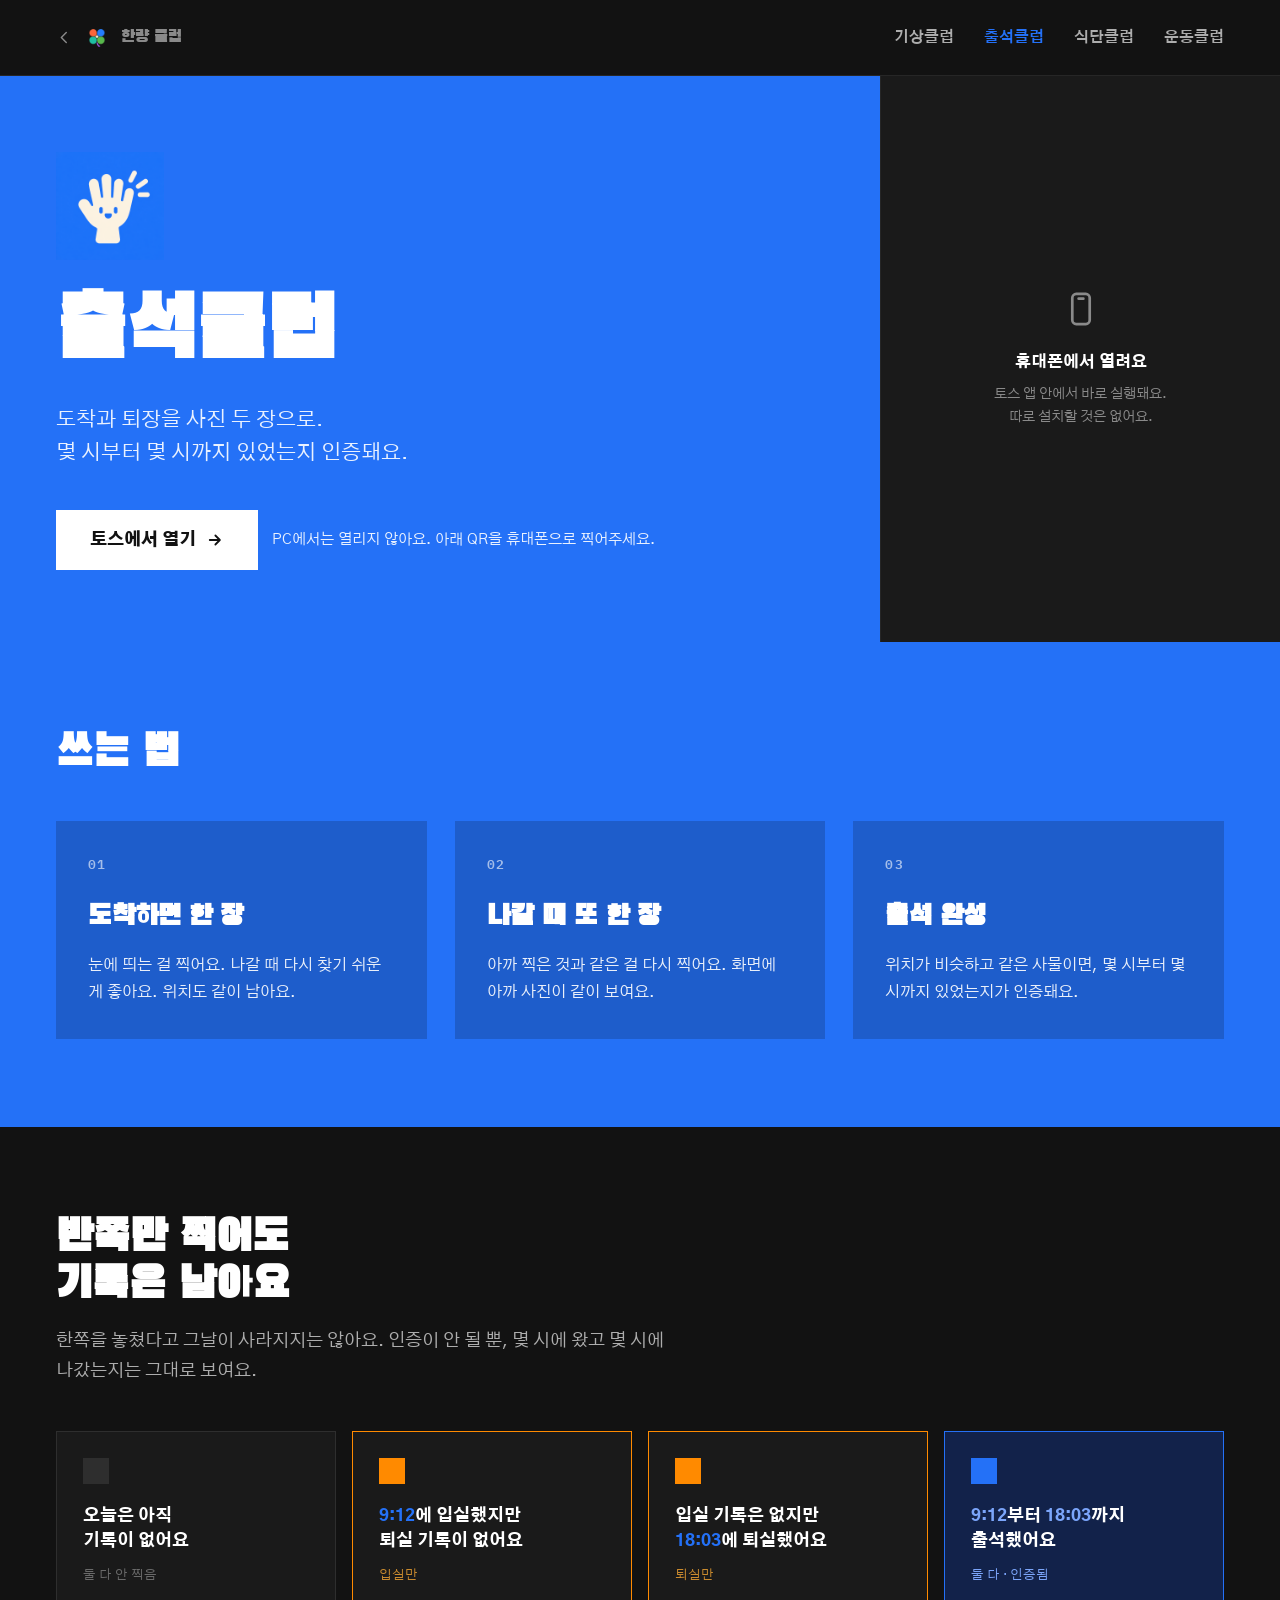
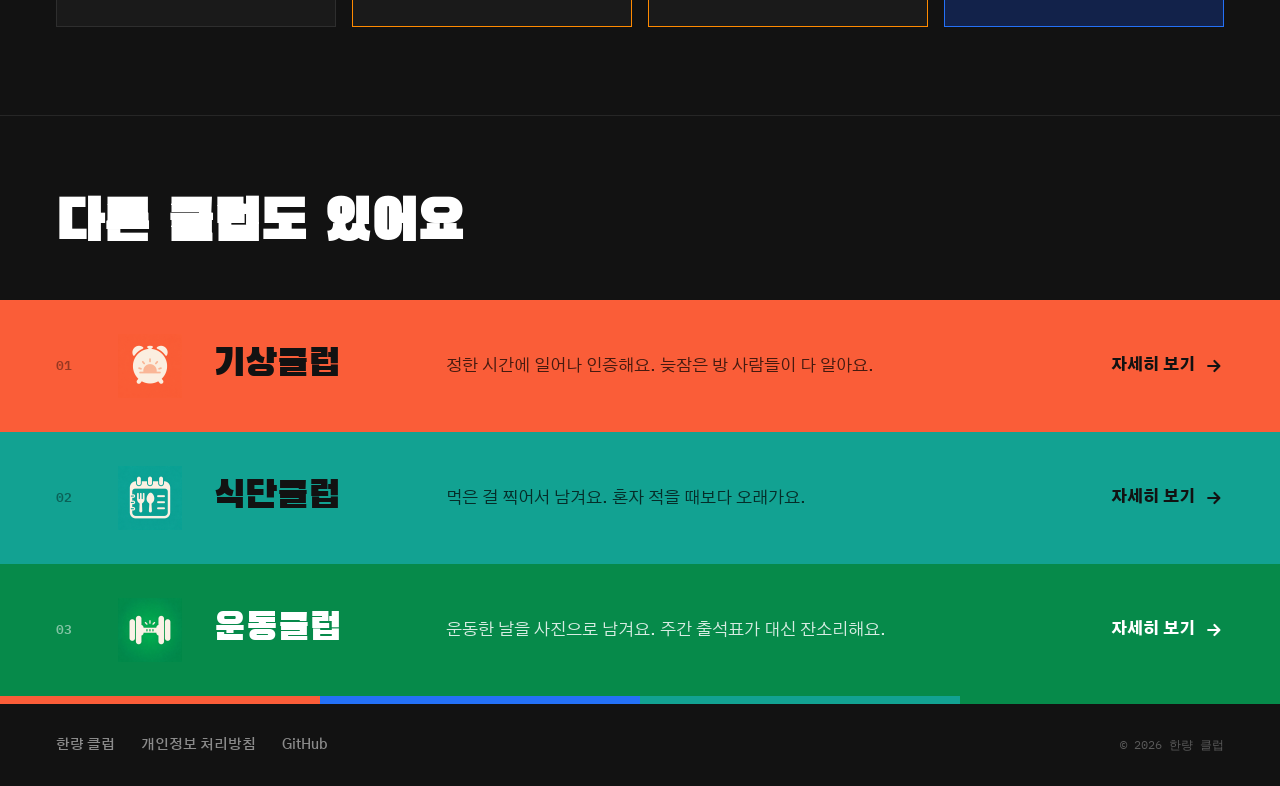
==== commit 72edb3ae: "README를 소개 문서로 다시 쓰고, 클럽 페이지의 빈 자리를 걷어냄 - README: 서비스와 클럽 소개, 문의처만 남김 - 클럽 페이지: 내용이 없는 스크린샷 칸과 QR 자리" ====
--- a/clubs/attendance/index.html
+++ b/clubs/attendance/index.html
@@ -45,57 +45,12 @@
       </div>
     </div>
     <aside class="qr-panel">
-      <div class="qr-plate">
-        <div class="qr-slot">QR 자리<span style="font-weight:400; font-size:11px">토스 공유 링크</span></div>
-      </div>
+      <svg width="38" height="38" viewBox="0 0 24 24" fill="none"><rect x="6.5" y="2.5" width="11" height="19" rx="2.5" stroke="#8A8A8A" stroke-width="1.7"/><path d="M10.5 5.5h3" stroke="#8A8A8A" stroke-width="1.7" stroke-linecap="round"/></svg>
       <div>
-        <h3>휴대폰으로 열어보세요</h3>
-        <p>카메라로 찍으면 토스에서 바로 열려요.<br>토스가 없으면 스토어로 안내해요.</p>
+        <h3>휴대폰에서 열려요</h3>
+        <p>토스 앱 안에서 바로 실행돼요.<br>따로 설치할 것은 없어요.</p>
       </div>
     </aside>
-  </section>
-
-  <section class="section">
-    <h2>이렇게 생겼어요</h2>
-    <p class="intro">아직 화면을 채우는 중이에요. 곧 실제 화면으로 바뀌어요.</p>
-    <div class="shots">
-      <div class="shot">
-        <figure>
-          <div class="frame">
-            <svg width="30" height="30" viewBox="0 0 24 24" fill="none"><path d="M3.5 8.5h3l1.5-2h8l1.5 2h3v10h-17v-10Z" stroke="#4A4A4A" stroke-width="1.6" stroke-linejoin="round"/><circle cx="12" cy="13" r="3" stroke="#4A4A4A" stroke-width="1.6"/></svg>
-            <span class="size">1170 × 2532</span>
-          </div>
-          <figcaption><p class="cap">홈 · 인증 전</p><p class="sub">오늘 기록이 없는 상태와 인증 버튼</p></figcaption>
-        </figure>
-      </div>
-      <div class="shot">
-        <figure>
-          <div class="frame">
-            <svg width="30" height="30" viewBox="0 0 24 24" fill="none"><path d="M3.5 8.5h3l1.5-2h8l1.5 2h3v10h-17v-10Z" stroke="#4A4A4A" stroke-width="1.6" stroke-linejoin="round"/><circle cx="12" cy="13" r="3" stroke="#4A4A4A" stroke-width="1.6"/></svg>
-            <span class="size">1170 × 2532</span>
-          </div>
-          <figcaption><p class="cap">홈 · 인증 후</p><p class="sub">9:12부터 18:03까지 출석했어요</p></figcaption>
-        </figure>
-      </div>
-      <div class="shot">
-        <figure>
-          <div class="frame">
-            <svg width="30" height="30" viewBox="0 0 24 24" fill="none"><path d="M3.5 8.5h3l1.5-2h8l1.5 2h3v10h-17v-10Z" stroke="#4A4A4A" stroke-width="1.6" stroke-linejoin="round"/><circle cx="12" cy="13" r="3" stroke="#4A4A4A" stroke-width="1.6"/></svg>
-            <span class="size">1170 × 2532</span>
-          </div>
-          <figcaption><p class="cap">홈 · 주간 출석표</p><p class="sub">3~4명이 채워진 상태</p></figcaption>
-        </figure>
-      </div>
-      <div class="shot">
-        <figure>
-          <div class="frame">
-            <svg width="30" height="30" viewBox="0 0 24 24" fill="none"><path d="M3.5 8.5h3l1.5-2h8l1.5 2h3v10h-17v-10Z" stroke="#4A4A4A" stroke-width="1.6" stroke-linejoin="round"/><circle cx="12" cy="13" r="3" stroke="#4A4A4A" stroke-width="1.6"/></svg>
-            <span class="size">1170 × 2532</span>
-          </div>
-          <figcaption><p class="cap">개인 · 월별 히트맵</p><p class="sub">절반쯤 채워진 달</p></figcaption>
-        </figure>
-      </div>
-    </div>
   </section>
 
   <section class="section" style="background: #2471F7" >
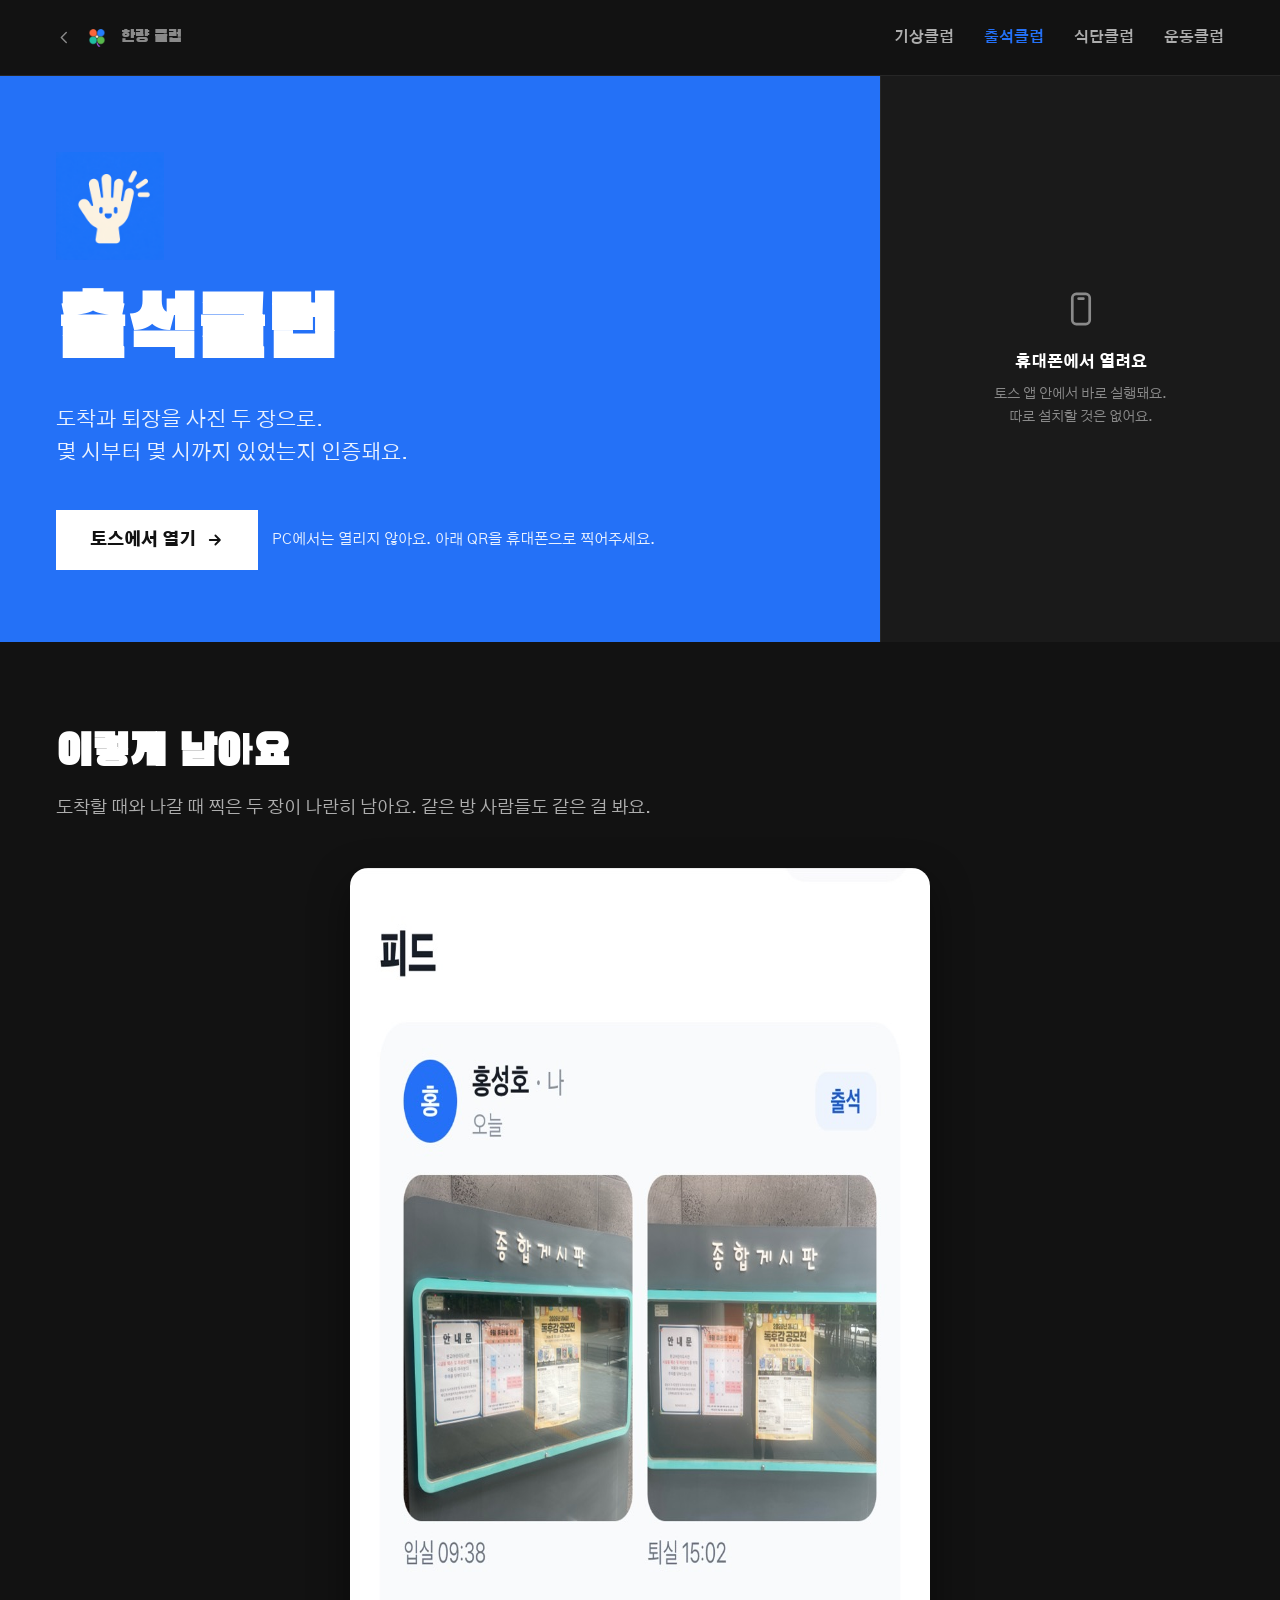
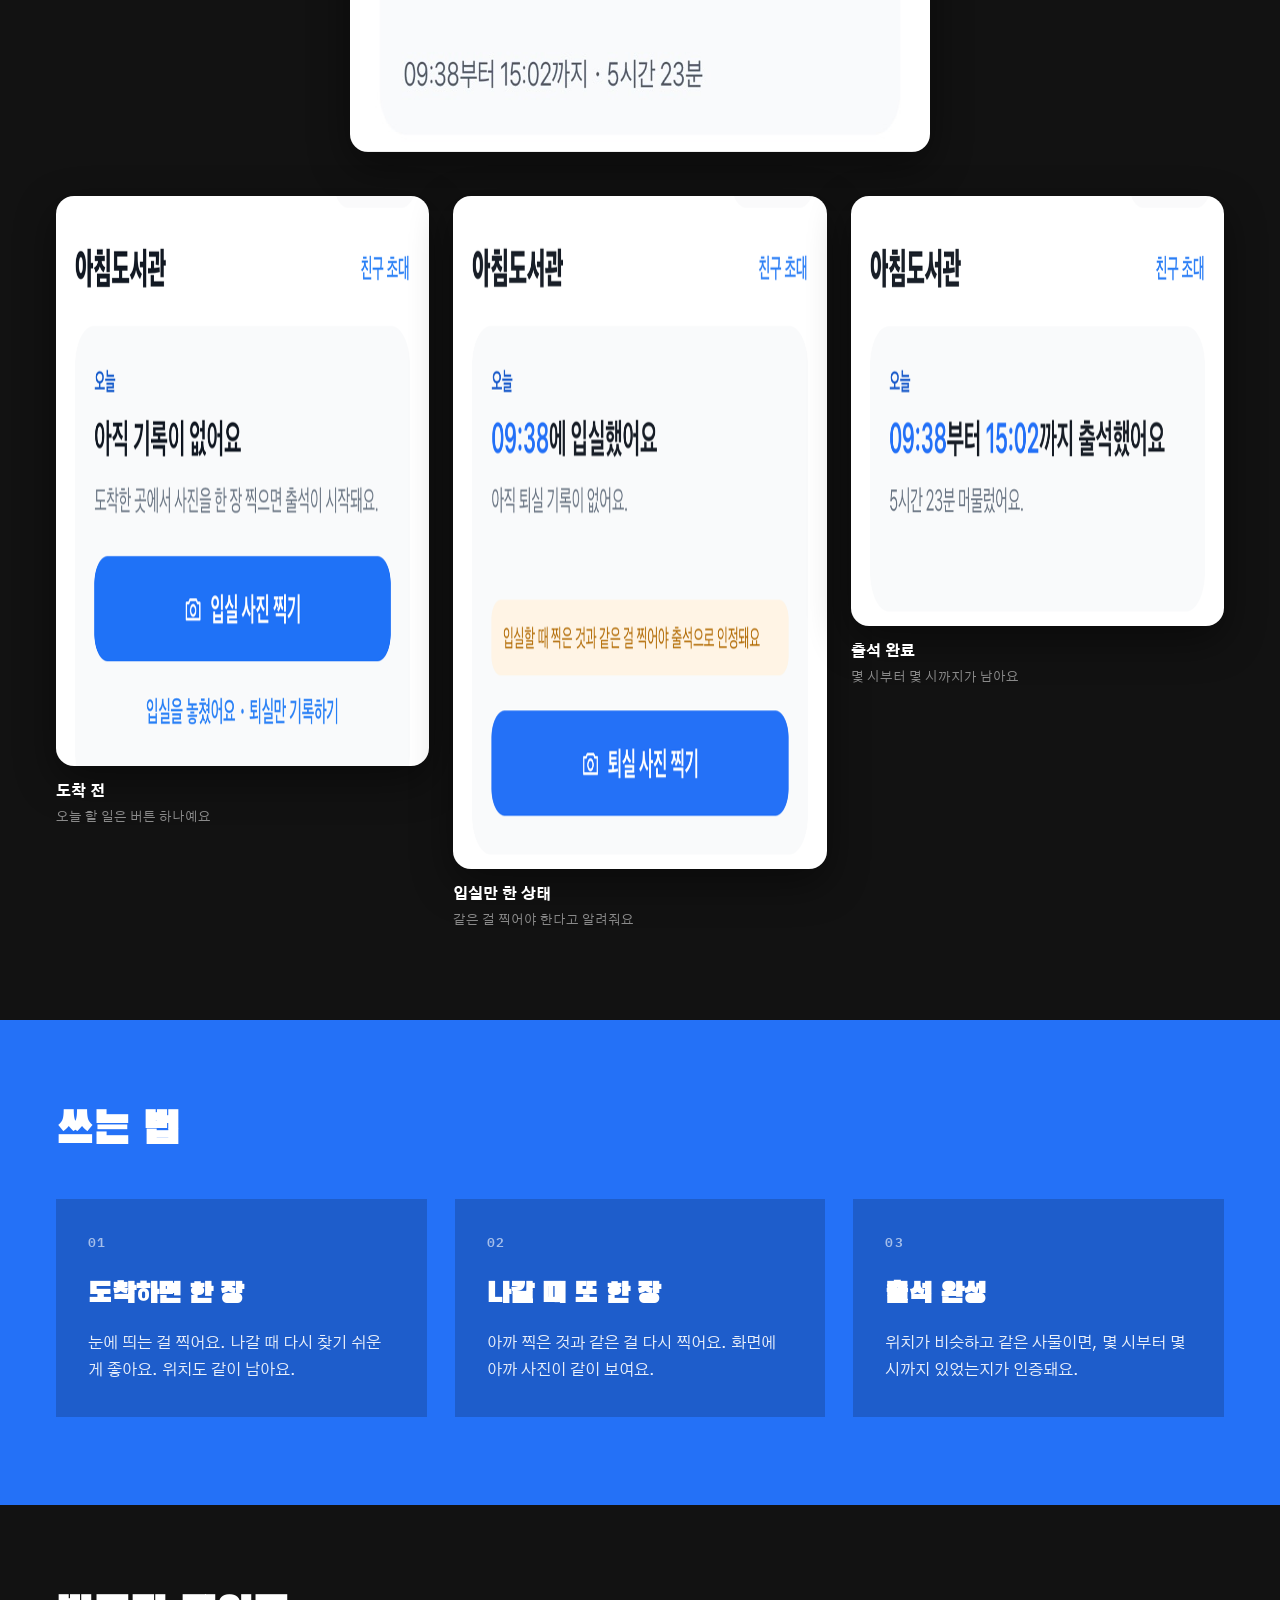
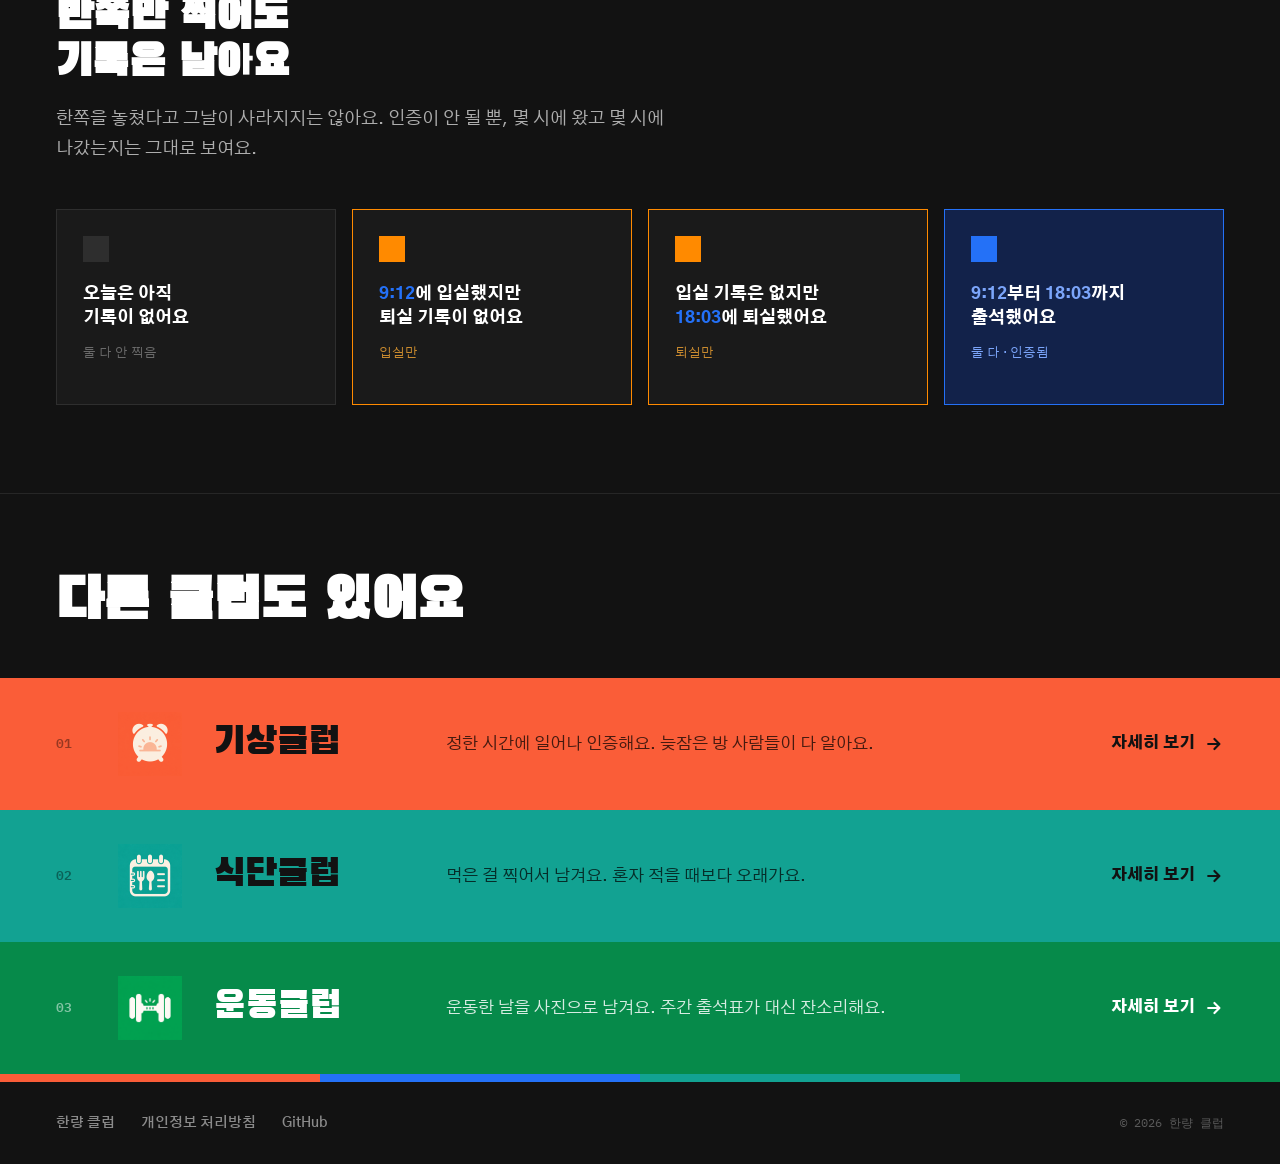
==== commit afde94b1: "출석클럽 소개페이지에 실제 화면을 넣음 '이렇게 남아요' 섹션을 추가했어요. 피드 카드 한 장이 두 장 대조라는 구조를 통째로 설명해서 대표 이미지로 올렸고, 아래에 상태 세 가지" ====
--- a/clubs/attendance/index.html
+++ b/clubs/attendance/index.html
@@ -51,6 +51,27 @@
         <p>토스 앱 안에서 바로 실행돼요.<br>따로 설치할 것은 없어요.</p>
       </div>
     </aside>
+  </section>
+
+
+  <section class="section">
+    <h2>이렇게 남아요</h2>
+    <p class="intro">도착할 때와 나갈 때 찍은 두 장이 나란히 남아요. 같은 방 사람들도 같은 걸 봐요.</p>
+    <img class="shot-lead" src="../../assets/shots/feed-pair.jpg" alt="입실 09시 38분과 퇴실 15시 02분에 같은 게시판을 찍은 사진 두 장이 나란히 있는 피드 카드" loading="lazy" width="900" height="884">
+    <div class="shot-trio">
+      <figure>
+        <img class="shot-img" src="../../assets/shots/today-before.png" alt="아직 기록이 없고 입실 사진 찍기 버튼이 있는 홈 화면" loading="lazy" width="760" height="570">
+        <figcaption>도착 전<span>오늘 할 일은 버튼 하나예요</span></figcaption>
+      </figure>
+      <figure>
+        <img class="shot-img" src="../../assets/shots/today-half.png" alt="9시 38분에 입실했고 아직 퇴실 기록이 없다는 홈 화면" loading="lazy" width="760" height="673">
+        <figcaption>입실만 한 상태<span>같은 걸 찍어야 한다고 알려줘요</span></figcaption>
+      </figure>
+      <figure>
+        <img class="shot-img" src="../../assets/shots/today-after.png" alt="9시 38분부터 15시 2분까지 출석했다고 표시된 홈 화면" loading="lazy" width="760" height="430">
+        <figcaption>출석 완료<span>몇 시부터 몇 시까지가 남아요</span></figcaption>
+      </figure>
+    </div>
   </section>
 
   <section class="section" style="background: #2471F7" >
--- a/css/style.css
+++ b/css/style.css
@@ -159,6 +159,25 @@
 }
 .ui-photos { display: flex; gap: 8px; margin-top: 20px; }
 .ui-photos div { flex: 1 1 0; height: 78px; }
+
+/* 실제 앱 화면. 모서리는 여기서만 둥글려요 — PNG에 구우면 배경색을 바꿀 때
+ * 모서리가 비치고, 반경을 조절하려면 파일을 다시 만들어야 해요. */
+.shot-img {
+  display: block; width: 100%; max-width: 340px;
+  border-radius: 18px;
+  box-shadow: 0 14px 40px rgba(0, 0, 0, .45);
+}
+
+/* 소개페이지의 큰 대표 사진과, 그 아래 나란한 세 장 */
+.shot-lead {
+  display: block; width: 100%; max-width: 580px; margin: 0 auto 44px;
+  border-radius: 18px; box-shadow: 0 14px 40px rgba(0, 0, 0, .45);
+}
+.shot-trio { display: grid; grid-template-columns: repeat(3, minmax(0, 1fr)); gap: 24px; }
+.shot-trio figure { margin: 0; }
+.shot-trio .shot-img { max-width: none; }
+.shot-trio figcaption { margin-top: 14px; font-size: 15px; font-weight: 800; }
+.shot-trio figcaption span { display: block; margin-top: 4px; font-size: 13px; font-weight: 400; color: var(--mute); }
 
 .heat-box { background: var(--panel); border: 1px solid var(--panel-line); padding: 22px; }
 .heat-label { font-family: var(--mono); font-size: 11px; font-weight: 600; letter-spacing: .1em; color: var(--faint); margin-bottom: 16px; }
@@ -355,6 +374,7 @@
   .qr-panel { display: none; }
 
   .shots { gap: 14px; }
+  .shot-trio { grid-template-columns: 1fr; gap: 30px; }
   .shot .cap { font-size: 14px; }
   .how { grid-template-columns: 1fr; gap: 12px; }
   .how-card { padding: 24px; }
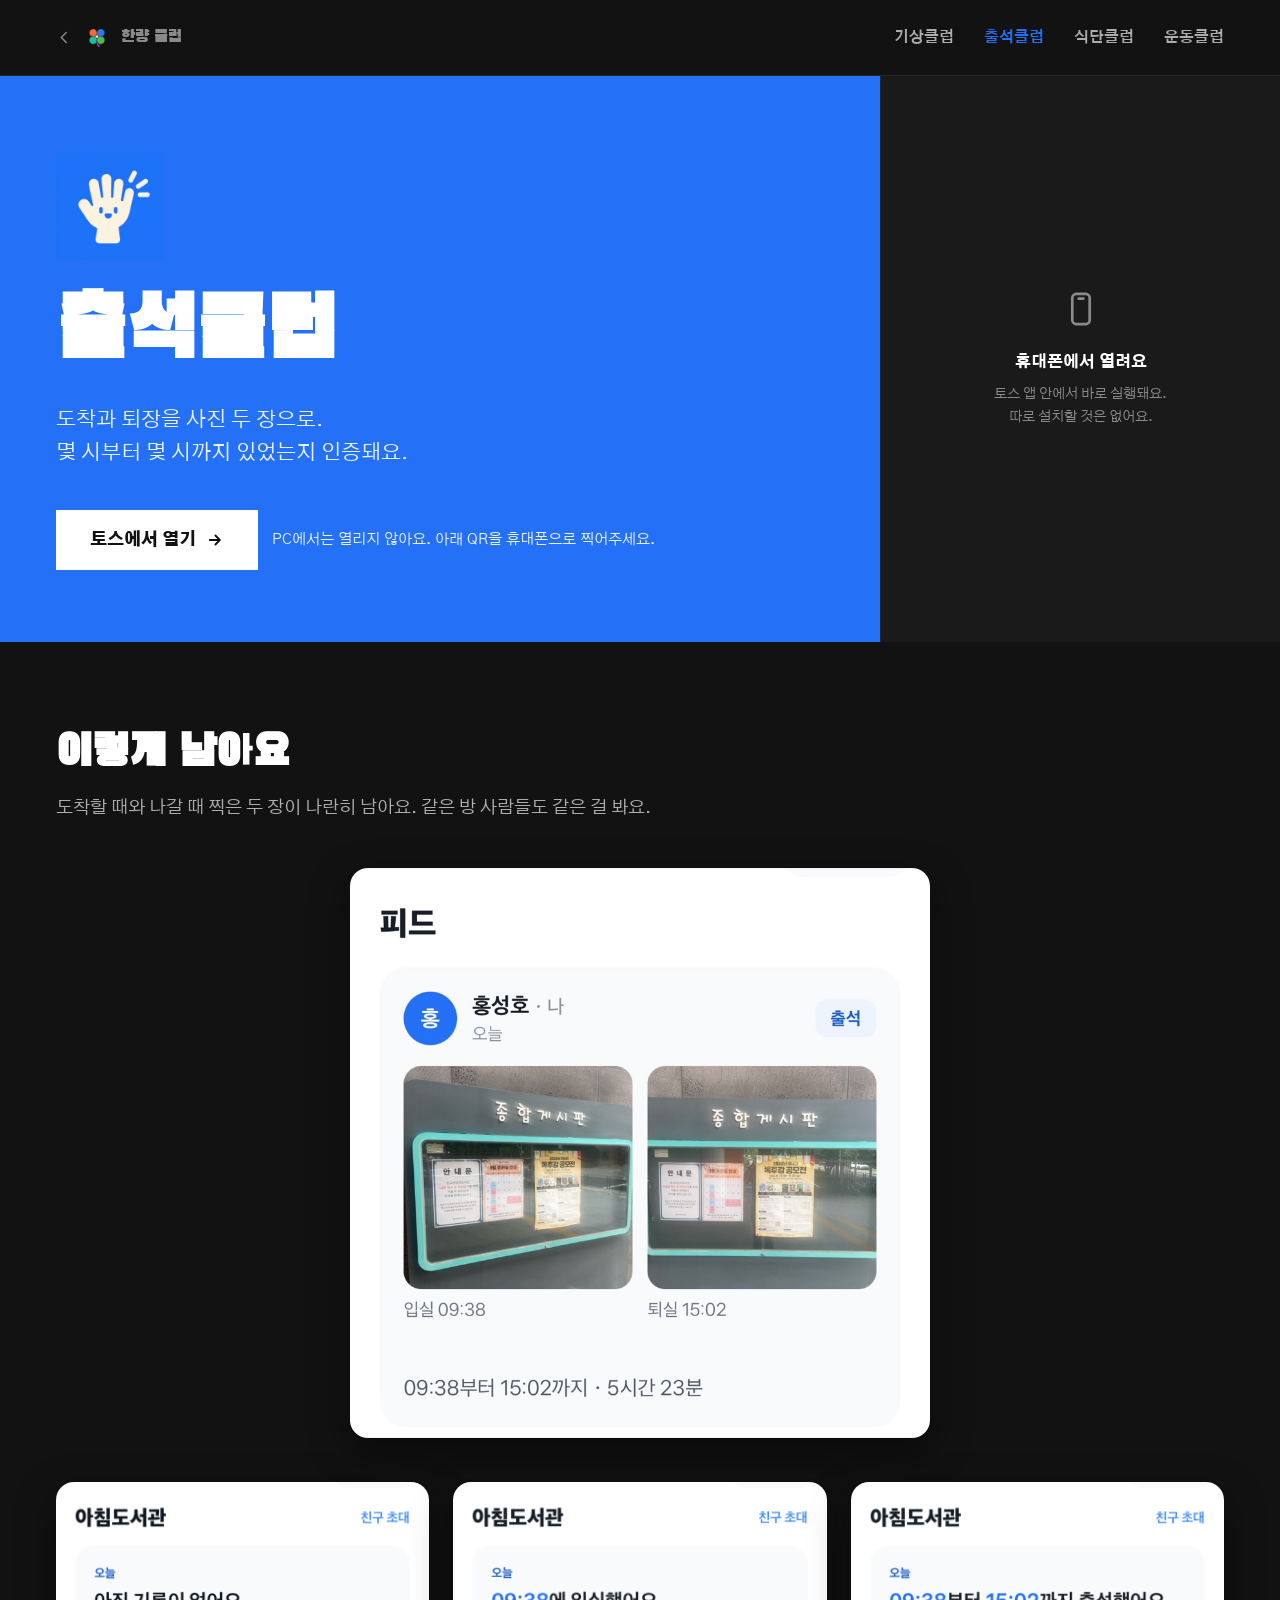
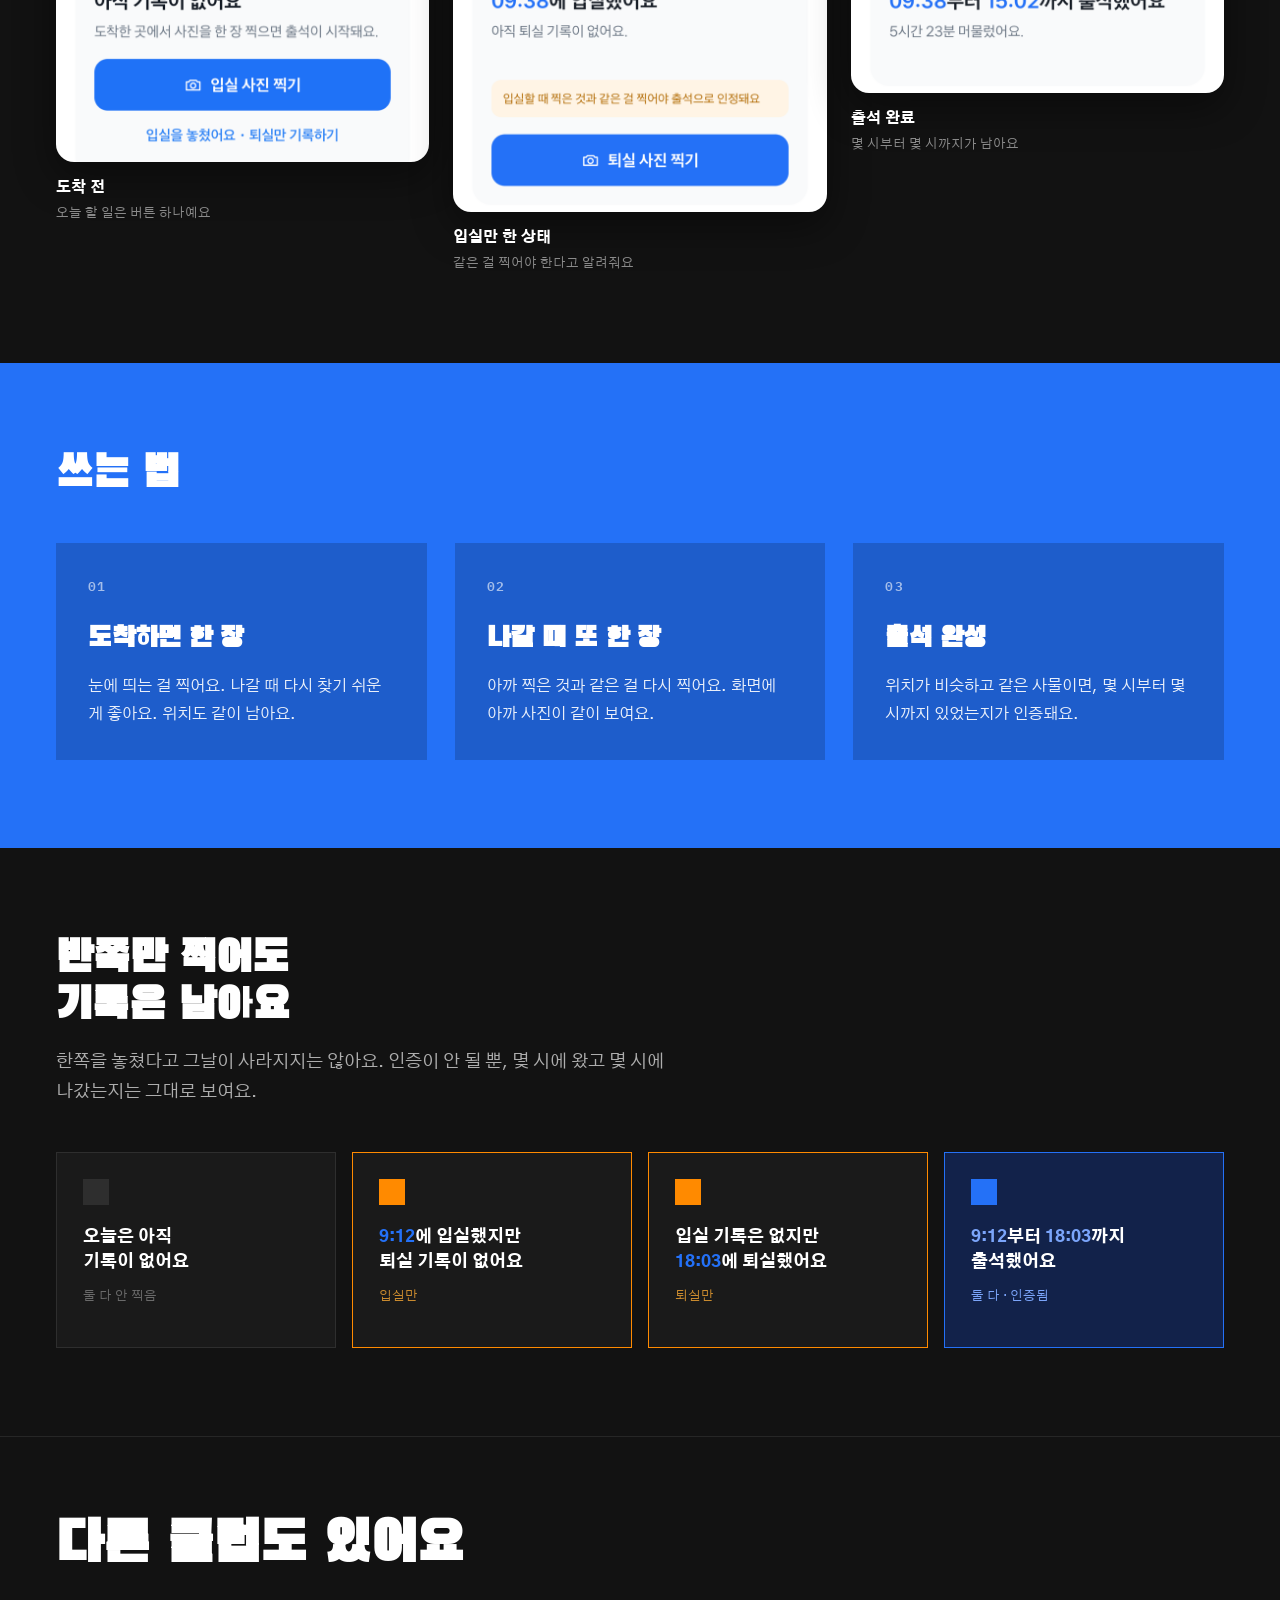
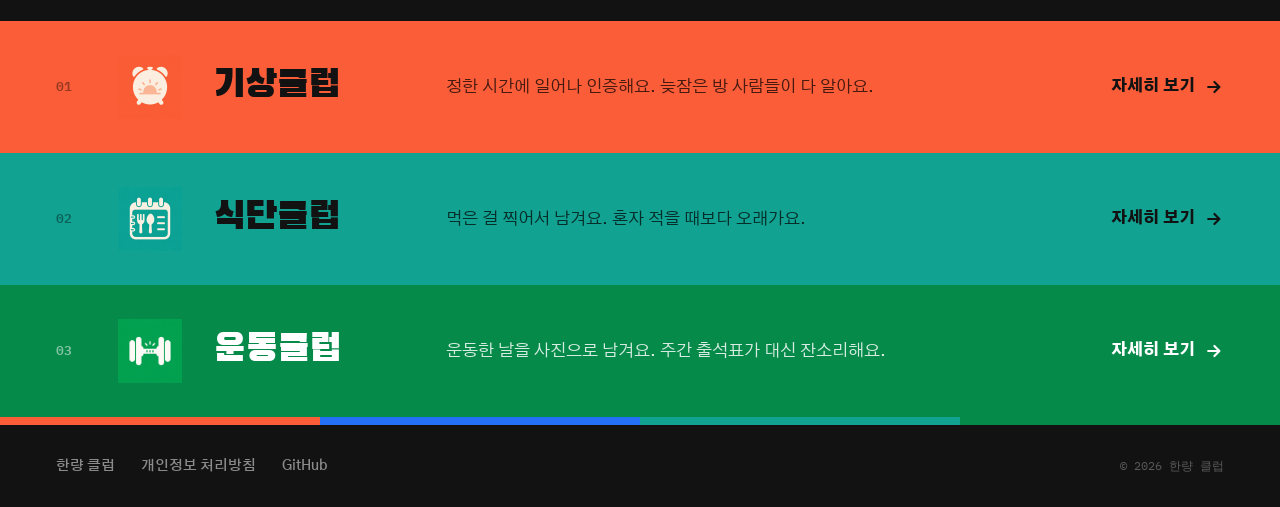
==== commit 4a02d79f: "이미지가 눌리고 모서리가 안 깎이던 문제 세 가지가 겹쳐 있었어요.  1. .shot-img / .shot-lead 에 height: auto 가 없었어요. width만 100%로" ====
--- a/clubs/attendance/index.html
+++ b/clubs/attendance/index.html
@@ -16,7 +16,7 @@
 <link rel="preconnect" href="https://fonts.googleapis.com">
 <link rel="preconnect" href="https://fonts.gstatic.com" crossorigin>
 <link rel="stylesheet" href="https://fonts.googleapis.com/css2?family=Black+Han+Sans&family=Gothic+A1:wght@400;500;700;800;900&family=IBM+Plex+Mono:wght@400;500;600&display=swap">
-<link rel="stylesheet" href="../../css/style.css">
+<link rel="stylesheet" href="../../css/style.css?v=2">
 </head>
 <body>
 
--- a/css/style.css
+++ b/css/style.css
@@ -163,14 +163,15 @@
 /* 실제 앱 화면. 모서리는 여기서만 둥글려요 — PNG에 구우면 배경색을 바꿀 때
  * 모서리가 비치고, 반경을 조절하려면 파일을 다시 만들어야 해요. */
 .shot-img {
-  display: block; width: 100%; max-width: 340px;
+  /* height: auto 가 없으면 HTML의 height 속성이 그대로 적용돼서 이미지가 눌려요. */
+  display: block; width: 100%; height: auto; max-width: 340px;
   border-radius: 18px;
   box-shadow: 0 14px 40px rgba(0, 0, 0, .45);
 }
 
 /* 소개페이지의 큰 대표 사진과, 그 아래 나란한 세 장 */
 .shot-lead {
-  display: block; width: 100%; max-width: 580px; margin: 0 auto 44px;
+  display: block; width: 100%; height: auto; max-width: 580px; margin: 0 auto 44px;
   border-radius: 18px; box-shadow: 0 14px 40px rgba(0, 0, 0, .45);
 }
 .shot-trio { display: grid; grid-template-columns: repeat(3, minmax(0, 1fr)); gap: 24px; }
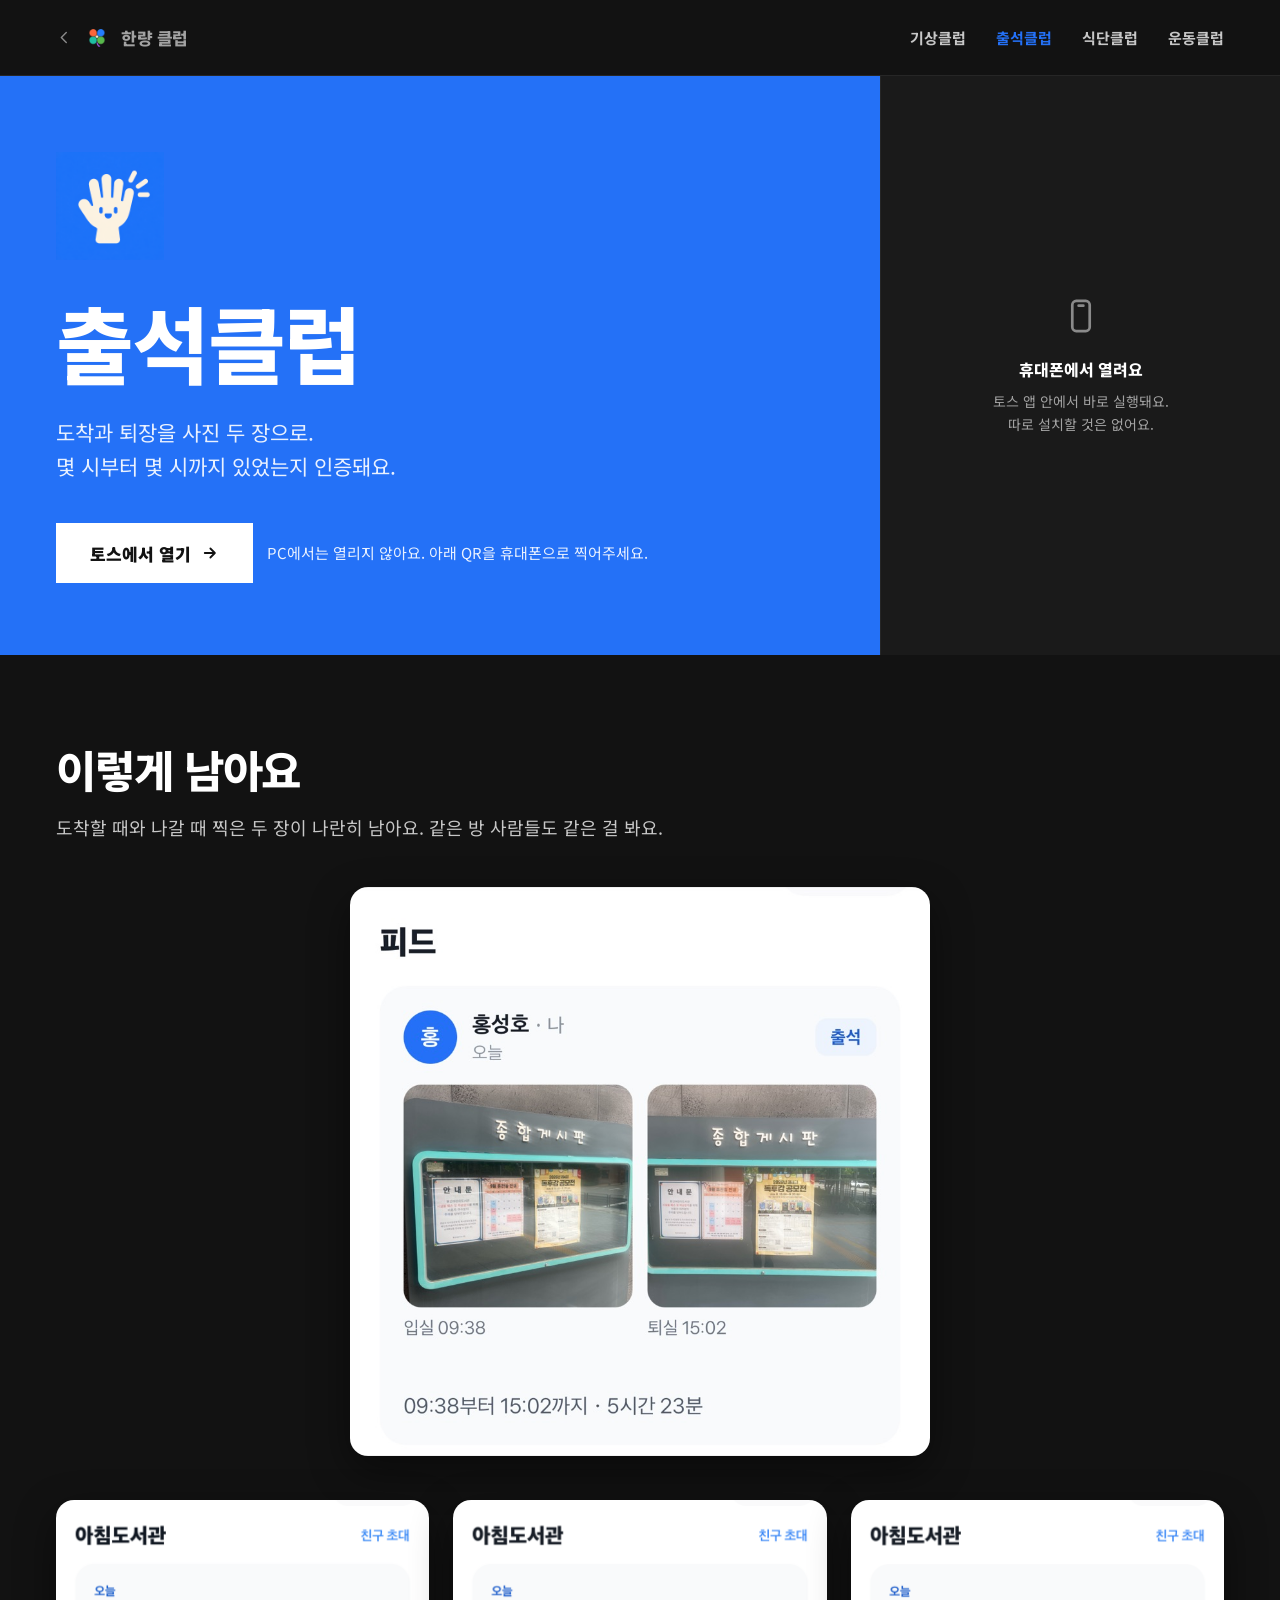
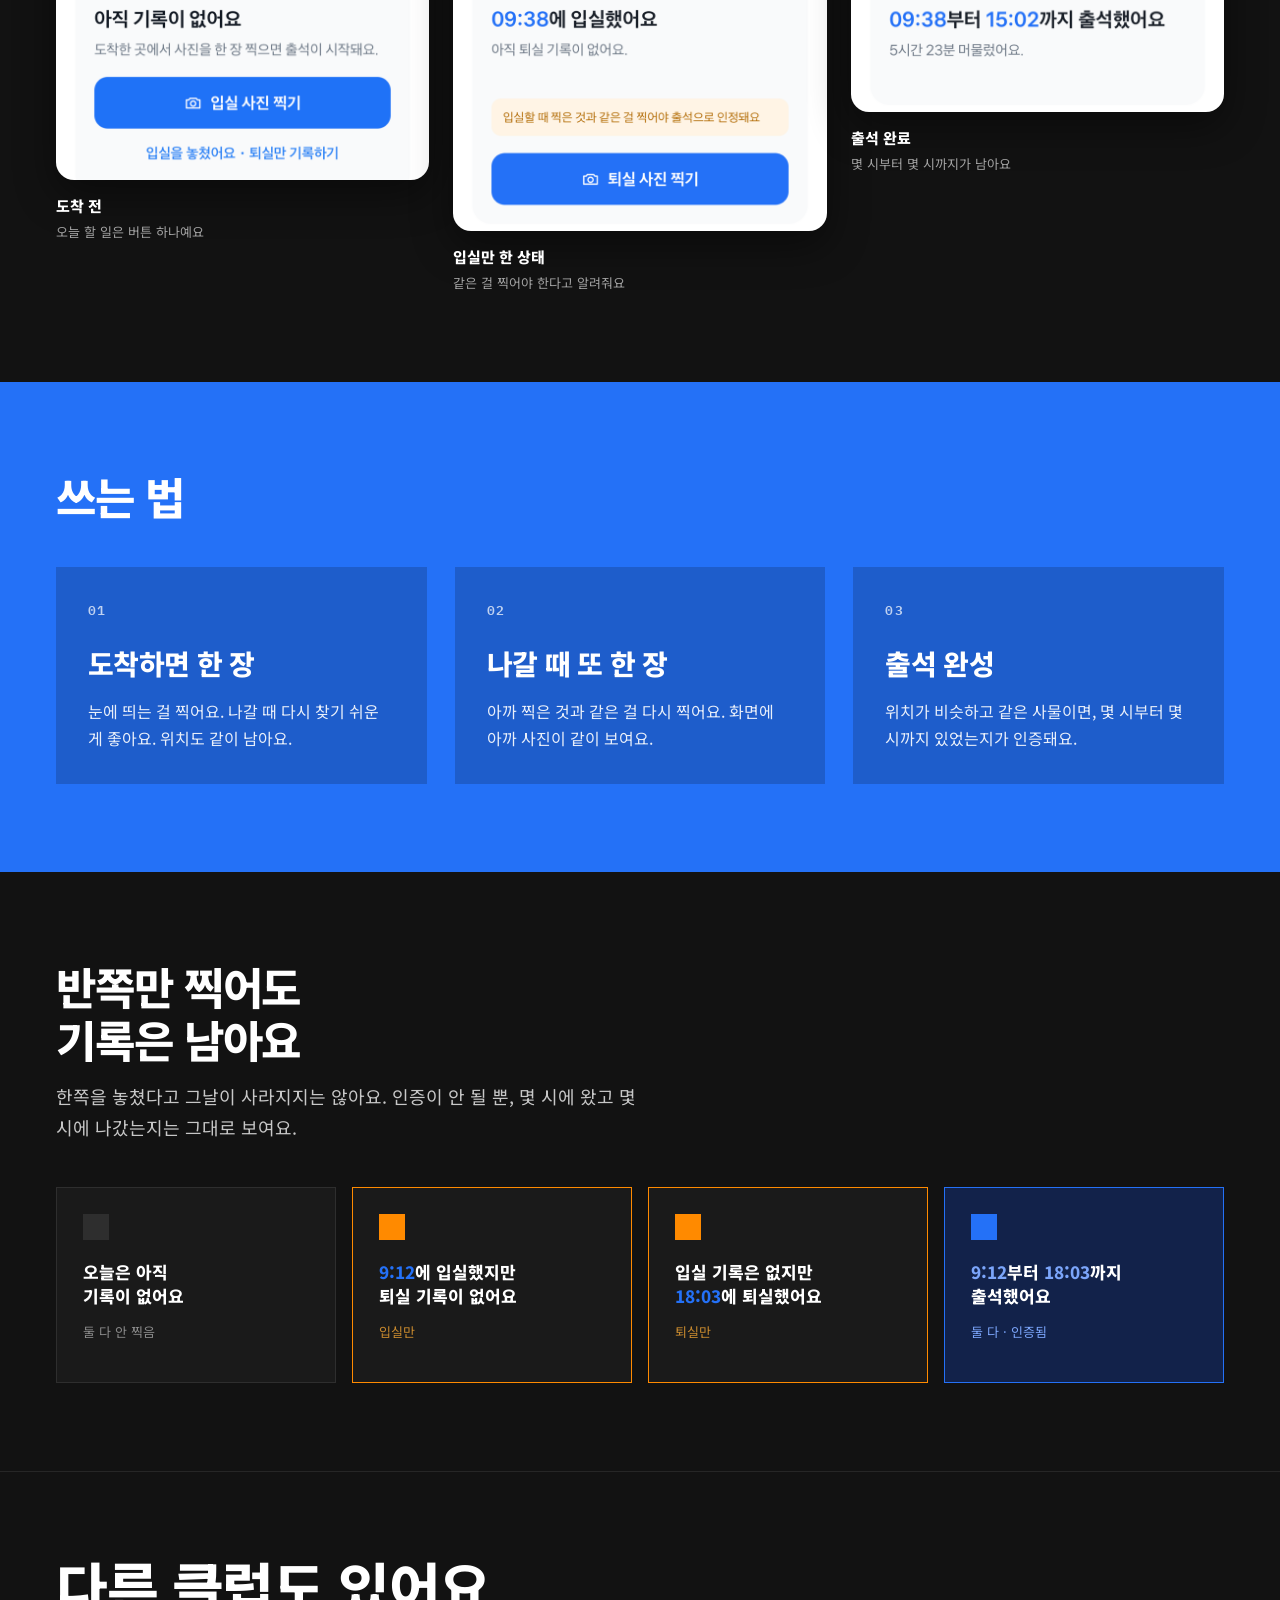
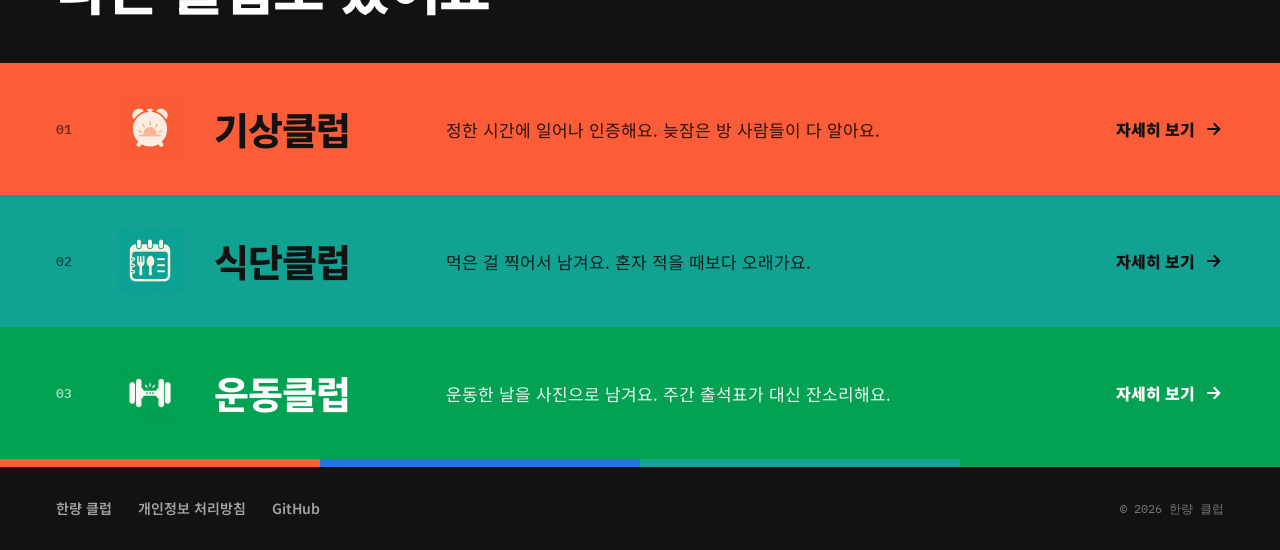
==== commit 10880bbb: "아이콘 색에 맞춘 초록, 튀지 않는 폰트, 새 눈썹 문구 운동클럽 타일 배경이 아이콘 배경보다 어두워서 아이콘의 사각형 경계가 드러났어요. 아이콘 픽셀에서 뽑은 #02A252로 여" ====
--- a/clubs/attendance/index.html
+++ b/clubs/attendance/index.html
@@ -15,8 +15,8 @@
 <link rel="icon" href="../../assets/icons/clover.png">
 <link rel="preconnect" href="https://fonts.googleapis.com">
 <link rel="preconnect" href="https://fonts.gstatic.com" crossorigin>
-<link rel="stylesheet" href="https://fonts.googleapis.com/css2?family=Black+Han+Sans&family=Gothic+A1:wght@400;500;700;800;900&family=IBM+Plex+Mono:wght@400;500;600&display=swap">
-<link rel="stylesheet" href="../../css/style.css?v=2">
+<link rel="stylesheet" href="https://fonts.googleapis.com/css2?family=Noto+Sans+KR:wght@400;500;700;800;900&family=IBM+Plex+Mono:wght@400;500;600&display=swap">
+<link rel="stylesheet" href="../../css/style.css?v=3">
 </head>
 <body>
 
@@ -78,17 +78,17 @@
     <h2 class="on-dark" style="margin-bottom: 44px">쓰는 법</h2>
     <div class="how">
       <div class="how-card">
-        <p class="label" style="color: rgba(255,255,255,.6)">01</p>
+        <p class="label" style="color: rgba(255,255,255,.72)">01</p>
         <h3>도착하면 한 장</h3>
         <p style="color: rgba(255,255,255,.9)">눈에 띄는 걸 찍어요. 나갈 때 다시 찾기 쉬운 게 좋아요. 위치도 같이 남아요.</p>
       </div>
       <div class="how-card">
-        <p class="label" style="color: rgba(255,255,255,.6)">02</p>
+        <p class="label" style="color: rgba(255,255,255,.72)">02</p>
         <h3>나갈 때 또 한 장</h3>
         <p style="color: rgba(255,255,255,.9)">아까 찍은 것과 같은 걸 다시 찍어요. 화면에 아까 사진이 같이 보여요.</p>
       </div>
       <div class="how-card">
-        <p class="label" style="color: rgba(255,255,255,.6)">03</p>
+        <p class="label" style="color: rgba(255,255,255,.72)">03</p>
         <h3>출석 완성</h3>
         <p style="color: rgba(255,255,255,.9)">위치가 비슷하고 같은 사물이면, 몇 시부터 몇 시까지 있었는지가 인증돼요.</p>
       </div>
@@ -122,7 +122,7 @@
       <span class="desc">먹은 걸 찍어서 남겨요. 혼자 적을 때보다 오래가요.</span>
       <span class="go">자세히 보기<svg width="20" height="20" viewBox="0 0 24 24" fill="none"><path d="M5 12h13M12.5 6l6 6-6 6" stroke="currentColor" stroke-width="2.6" stroke-linecap="round" stroke-linejoin="round"/></svg></span>
     </a>
-    <a class="club-row on-dark" style="background: #068A4A" href="../../clubs/workout/">
+    <a class="club-row on-dark" style="background: #02A252" href="../../clubs/workout/">
       <span class="num">03</span>
       <img src="../../assets/icons/workout.png" alt="">
       <span class="name">운동클럽</span>
@@ -132,7 +132,7 @@
   </section>
 </main>
 
-<div class="stripe"><div style="background: #FA5D38"></div><div style="background: #2471F7"></div><div style="background: #12A292"></div><div style="background: #068A4A"></div></div>
+<div class="stripe"><div style="background: #FA5D38"></div><div style="background: #2471F7"></div><div style="background: #12A292"></div><div style="background: #02A252"></div></div>
 <footer class="foot">
   <div class="foot-links">
     <a href="../../">한량 클럽</a>
--- a/css/style.css
+++ b/css/style.css
@@ -9,7 +9,7 @@
   --morning: #FA5D38;
   --attendance: #2471F7;
   --diet: #12A292;
-  --workout: #068A4A;
+  --workout: #02A252;
 
   --bg: #121212;
   --panel: #1A1A1A;
@@ -17,16 +17,16 @@
   --panel-line: #2E2E2E;
 
   --ink: #FFFFFF;
-  --dim: #ADADAD;
-  --mute: #8A8A8A;
-  --faint: #6A6A6A;
-  --ghost: #5A5A5A;
+  --dim: #C7C7C7;
+  --mute: #A2A2A2;
+  --faint: #8A8A8A;
+  --ghost: #757575;
 
   --pending: #FF8A00;
 
   --gutter: 56px;
-  --display: 'Black Han Sans', 'Gothic A1', 'Apple SD Gothic Neo', sans-serif;
-  --body: 'Gothic A1', 'Apple SD Gothic Neo', system-ui, sans-serif;
+  --display: 'Noto Sans KR', 'Apple SD Gothic Neo', 'Malgun Gothic', system-ui, sans-serif;
+  --body: 'Noto Sans KR', 'Apple SD Gothic Neo', 'Malgun Gothic', system-ui, sans-serif;
   --mono: 'IBM Plex Mono', ui-monospace, SFMono-Regular, Menlo, monospace;
 }
 
@@ -50,7 +50,17 @@
 h1, h2, h3 { margin: 0; }
 
 .mono { font-family: var(--mono); }
-.display { font-family: var(--display); font-weight: 400; }
+.display { font-family: var(--display); font-weight: 800; }
+
+/* 제목은 본문과 같은 가족을 쓰고 굵기로만 구분해요. 전용 제목 서체를 쓸 때는
+ * 굵기가 하나뿐이라 400으로 뒀는데, 이제는 여기서 한 번에 정해요. */
+.brand span,
+h1.hero-title, .hero-cell .name, .step h3, .feature-copy h2,
+.clubs-head h2, .club-row .name, .about-side h2,
+.detail-copy h1, .section h2, .how-card h3 {
+  font-weight: 800;
+  letter-spacing: -0.025em;
+}
 
 /* ── 상단 바 ─────────────────────────────────────────── */
 .nav {
@@ -81,7 +91,7 @@
 }
 h1.hero-title {
   font-family: var(--display); font-size: clamp(52px, 7.4vw, 106px);
-  line-height: 1.0; letter-spacing: -0.02em; margin-bottom: 36px;
+  line-height: 1.16; margin-bottom: 36px;
 }
 .lede { font-size: 19px; line-height: 1.65; color: var(--dim); margin: 0 0 44px; max-width: 23em; }
 
@@ -115,9 +125,9 @@
 
 /* 색면 위 글자. 밝은 면은 검정, 어두운 면은 흰색이 읽혀요. */
 .on-light { color: #121212; }
-.on-light .num { color: rgba(0,0,0,.45); }
+.on-light .num { color: rgba(0,0,0,.58); }
 .on-dark { color: #FFFFFF; }
-.on-dark .num { color: rgba(255,255,255,.55); }
+.on-dark .num { color: rgba(255,255,255,.68); }
 
 /* ── 공통 구조 3단 ───────────────────────────────────── */
 .steps { display: grid; grid-template-columns: repeat(3, minmax(0, 1fr)); border-top: 1px solid var(--line); border-bottom: 1px solid var(--line); }
@@ -137,7 +147,7 @@
   display: flex; flex-direction: column; justify-content: center;
 }
 .feature-copy .label { font-family: var(--mono); font-size: 12px; font-weight: 600; letter-spacing: .16em; margin-bottom: 26px; }
-.feature-copy h2 { font-family: var(--display); font-size: clamp(38px, 4.6vw, 64px); line-height: 1.08; margin-bottom: 26px; }
+.feature-copy h2 { font-family: var(--display); font-size: clamp(38px, 4.6vw, 64px); line-height: 1.22; margin-bottom: 26px; }
 .feature-copy p { font-size: 18px; line-height: 1.72; margin: 0; max-width: 22em; }
 .feature-art { flex: 1 1 auto; padding: 76px var(--gutter); display: flex; align-items: center; justify-content: center; gap: 24px; }
 .arrow { flex: 0 0 auto; }
@@ -204,7 +214,7 @@
 
 /* ── 클럽 띠 ─────────────────────────────────────────── */
 .clubs-head { display: flex; align-items: flex-end; justify-content: space-between; gap: 32px; padding: 80px var(--gutter) 44px; }
-.clubs-head h2 { font-family: var(--display); font-size: clamp(38px, 4.4vw, 60px); line-height: 1.06; }
+.clubs-head h2 { font-family: var(--display); font-size: clamp(38px, 4.4vw, 60px); line-height: 1.2; }
 .clubs-head p { font-size: 17px; color: var(--dim); margin: 0 0 8px; text-align: right; }
 
 .club-row {
@@ -217,10 +227,10 @@
 .club-row .name { font-family: var(--display); font-size: 38px; flex: 0 0 200px; }
 .club-row .desc { font-size: 17px; line-height: 1.6; flex: 1 1 auto; }
 .club-row .go { display: flex; align-items: center; gap: 9px; font-size: 16px; font-weight: 900; flex: 0 0 auto; }
-.club-row.on-light .num { color: rgba(0,0,0,.4); }
-.club-row.on-light .desc { color: rgba(0,0,0,.72); }
-.club-row.on-dark .num { color: rgba(255,255,255,.5); }
-.club-row.on-dark .desc { color: rgba(255,255,255,.84); }
+.club-row.on-light .num { color: rgba(0,0,0,.55); }
+.club-row.on-light .desc { color: rgba(0,0,0,.8); }
+.club-row.on-dark .num { color: rgba(255,255,255,.66); }
+.club-row.on-dark .desc { color: rgba(255,255,255,.9); }
 .club-row.soon {
   background: var(--panel); color: var(--faint);
   border-top: 1px dashed #3A3A3A; border-bottom: 1px dashed #3A3A3A;
@@ -231,7 +241,7 @@
 /* ── 회사 소개 ───────────────────────────────────────── */
 .about { display: flex; gap: 80px; padding: 100px var(--gutter); }
 .about-side { flex: 0 0 460px; }
-.about-side h2 { font-family: var(--display); font-size: clamp(38px, 4.2vw, 58px); line-height: 1.08; margin-bottom: 26px; }
+.about-side h2 { font-family: var(--display); font-size: clamp(38px, 4.2vw, 58px); line-height: 1.22; margin-bottom: 26px; }
 .about-side img { width: 132px; height: 132px; }
 .about-body { flex: 1 1 auto; max-width: 700px; }
 .about-body p.big { font-size: 21px; line-height: 1.75; margin: 0 0 22px; color: #E4E4E4; }
@@ -257,7 +267,7 @@
 .detail-hero { display: flex; align-items: stretch; }
 .detail-copy { flex: 1 1 auto; padding: 76px var(--gutter) 72px; display: flex; flex-direction: column; justify-content: center; }
 .detail-copy img.icon { width: 108px; height: 108px; margin-bottom: 32px; }
-.detail-copy h1 { font-family: var(--display); font-size: clamp(52px, 6.6vw, 88px); line-height: 1.0; margin-bottom: 26px; }
+.detail-copy h1 { font-family: var(--display); font-size: clamp(52px, 6.6vw, 88px); line-height: 1.16; margin-bottom: 26px; }
 .detail-copy p { font-size: 21px; line-height: 1.6; margin: 0 0 40px; max-width: 20em; }
 .detail-hint { font-size: 15px; }
 
@@ -278,7 +288,7 @@
 .qr-panel p { font-size: 14px; line-height: 1.6; color: var(--mute); margin: 0; }
 
 .section { padding: 88px var(--gutter); }
-.section h2 { font-family: var(--display); font-size: clamp(32px, 3.6vw, 44px); line-height: 1.08; }
+.section h2 { font-family: var(--display); font-size: clamp(32px, 3.6vw, 44px); line-height: 1.2; }
 .section > p.intro { font-size: 18px; line-height: 1.7; color: var(--dim); margin: 16px 0 44px; max-width: 34em; }
 
 .shots { display: grid; grid-template-columns: repeat(4, minmax(0, 1fr)); gap: 24px; }
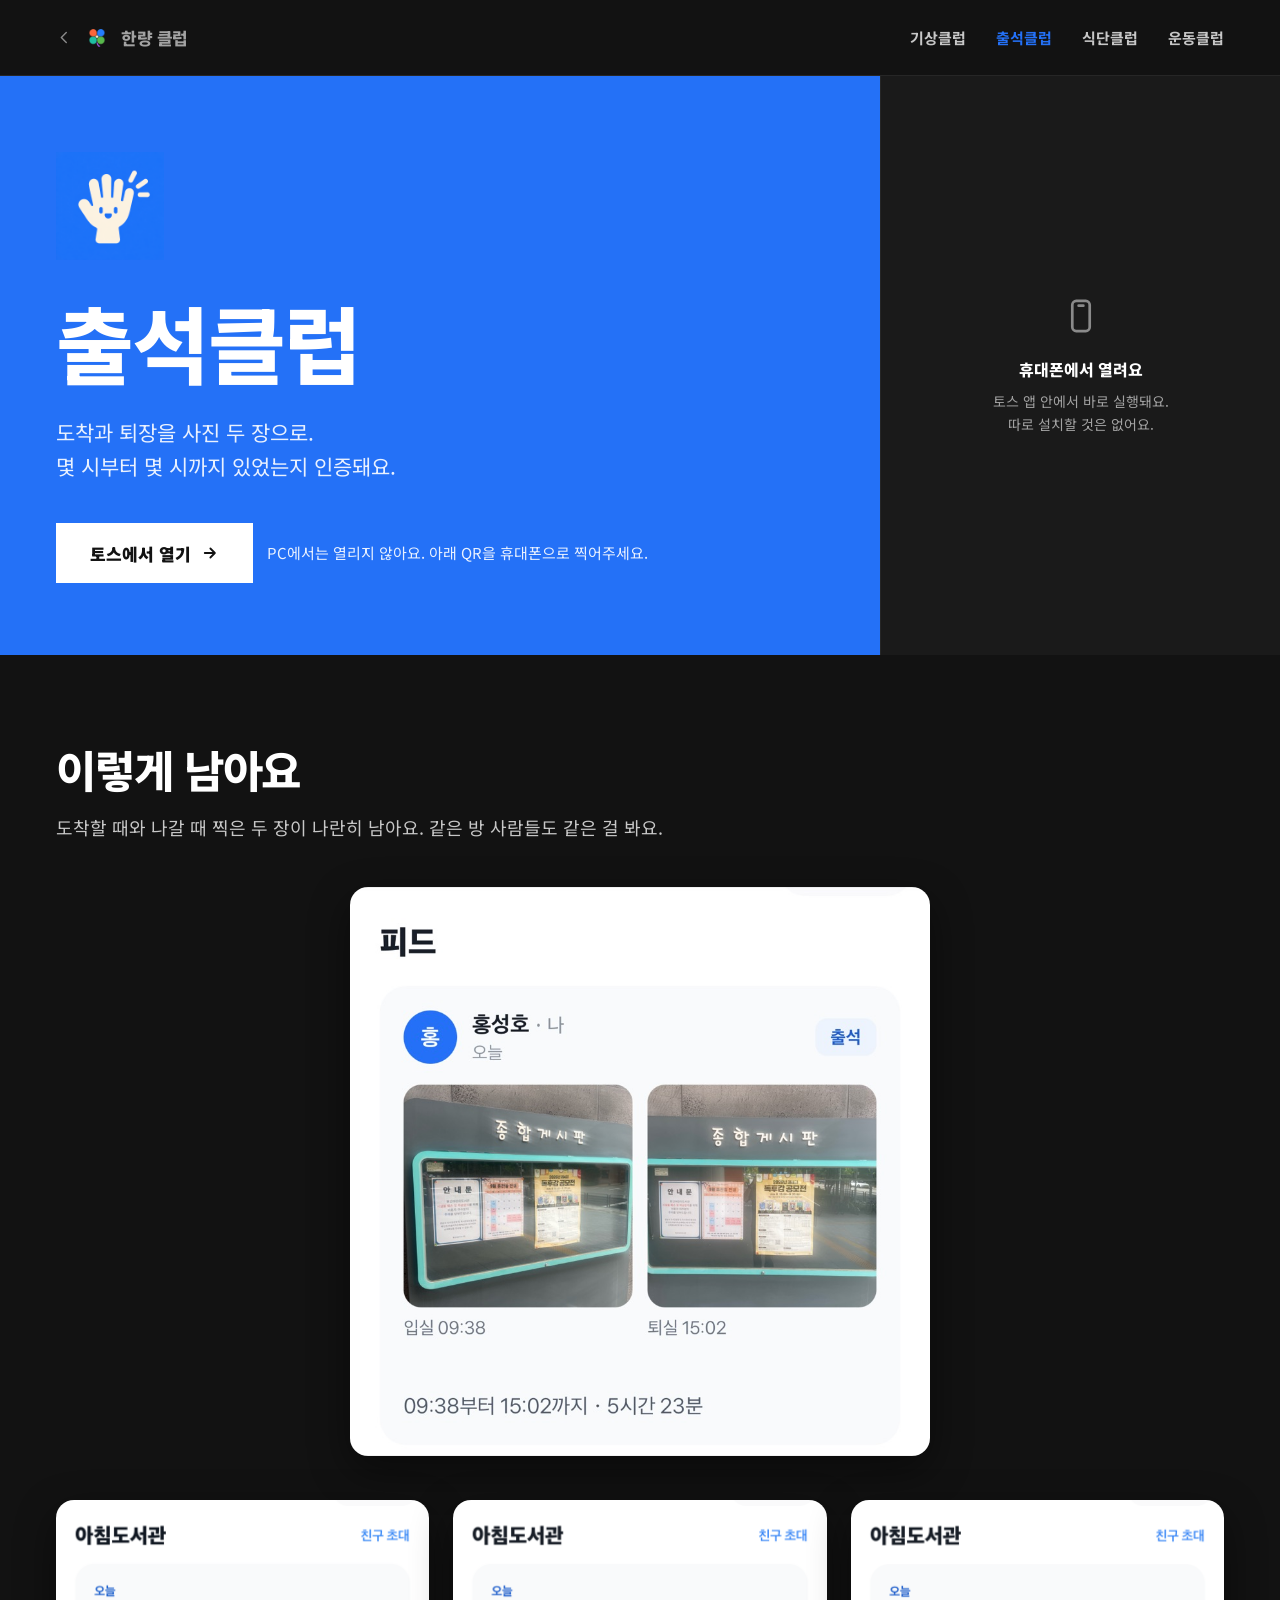
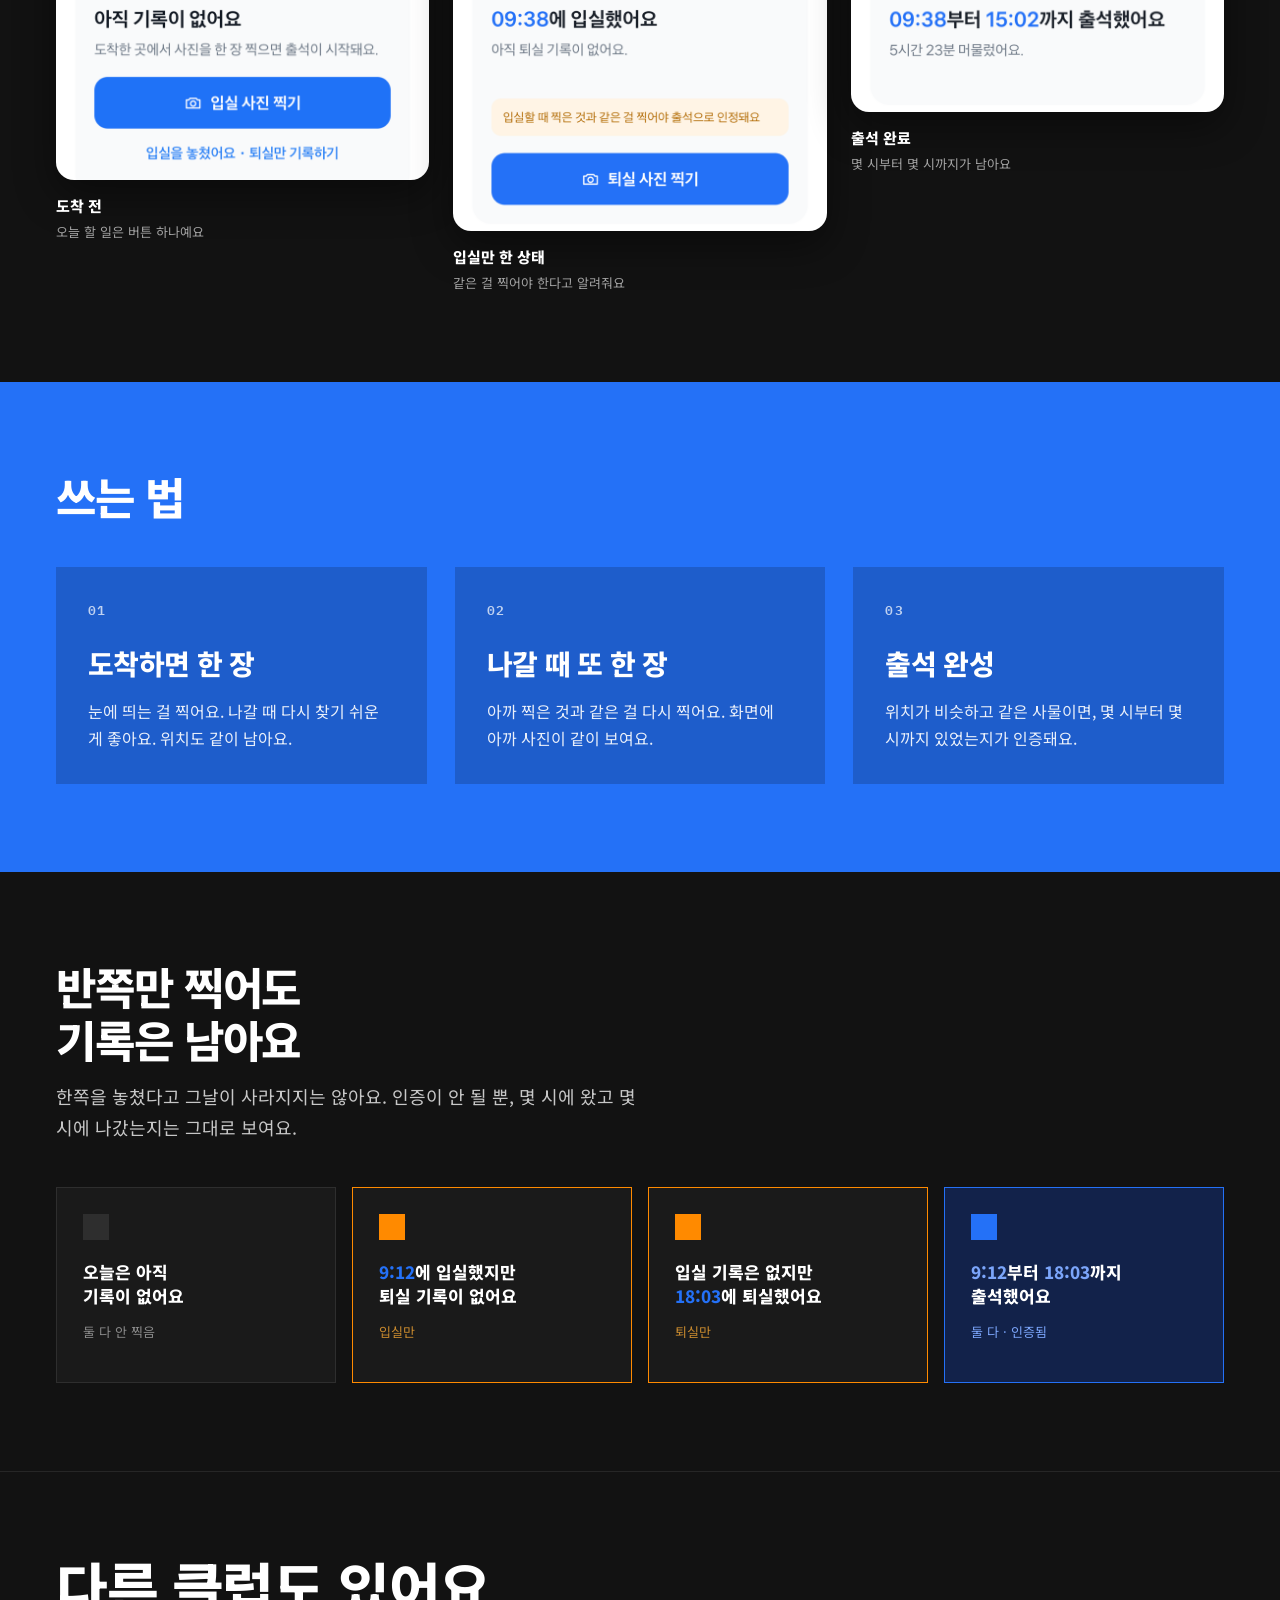
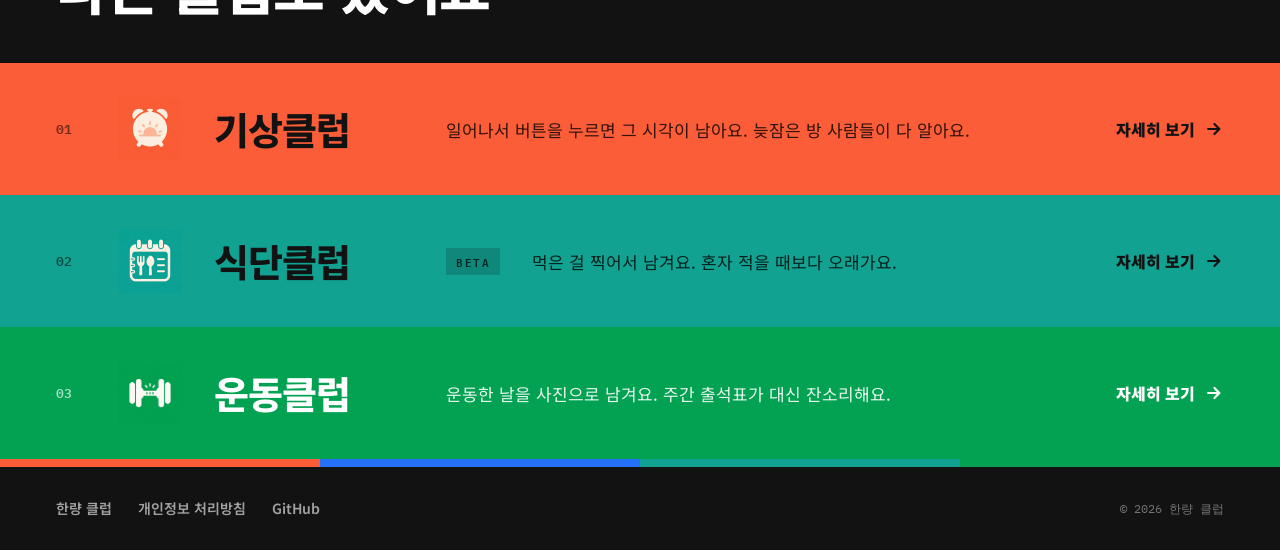
==== commit e4dbeee7: "기상클럽은 사진이 아니라 먼저 누른 시각, 식단클럽에는 베타 표시 기상클럽 '쓰는 법' 02가 사진 인증으로 적혀 있었는데, 실제로는 일어나서 버튼을 누르면 그 시각이 기록되고 같" ====
--- a/clubs/attendance/index.html
+++ b/clubs/attendance/index.html
@@ -16,7 +16,7 @@
 <link rel="preconnect" href="https://fonts.googleapis.com">
 <link rel="preconnect" href="https://fonts.gstatic.com" crossorigin>
 <link rel="stylesheet" href="https://fonts.googleapis.com/css2?family=Noto+Sans+KR:wght@400;500;700;800;900&family=IBM+Plex+Mono:wght@400;500;600&display=swap">
-<link rel="stylesheet" href="../../css/style.css?v=3">
+<link rel="stylesheet" href="../../css/style.css?v=4">
 </head>
 <body>
 
@@ -112,13 +112,14 @@
       <span class="num">01</span>
       <img src="../../assets/icons/morning.png" alt="">
       <span class="name">기상클럽</span>
-      <span class="desc">정한 시간에 일어나 인증해요. 늦잠은 방 사람들이 다 알아요.</span>
+      <span class="desc">일어나서 버튼을 누르면 그 시각이 남아요. 늦잠은 방 사람들이 다 알아요.</span>
       <span class="go">자세히 보기<svg width="20" height="20" viewBox="0 0 24 24" fill="none"><path d="M5 12h13M12.5 6l6 6-6 6" stroke="currentColor" stroke-width="2.6" stroke-linecap="round" stroke-linejoin="round"/></svg></span>
     </a>
     <a class="club-row on-light" style="background: #12A292" href="../../clubs/diet/">
       <span class="num">02</span>
       <img src="../../assets/icons/diet.png" alt="">
       <span class="name">식단클럽</span>
+      <span class="badge">BETA</span>
       <span class="desc">먹은 걸 찍어서 남겨요. 혼자 적을 때보다 오래가요.</span>
       <span class="go">자세히 보기<svg width="20" height="20" viewBox="0 0 24 24" fill="none"><path d="M5 12h13M12.5 6l6 6-6 6" stroke="currentColor" stroke-width="2.6" stroke-linecap="round" stroke-linejoin="round"/></svg></span>
     </a>
--- a/css/style.css
+++ b/css/style.css
@@ -120,6 +120,7 @@
   padding: 30px; display: flex; flex-direction: column; justify-content: space-between;
 }
 .hero-cell img { width: 132px; height: 132px; align-self: center; }
+.hero-cell .cell-top { display: flex; align-items: center; justify-content: space-between; gap: 10px; }
 .hero-cell .num { font-family: var(--mono); font-size: 12px; font-weight: 600; letter-spacing: .1em; }
 .hero-cell .name { font-family: var(--display); font-size: 40px; }
 
@@ -151,6 +152,16 @@
 .feature-copy p { font-size: 18px; line-height: 1.72; margin: 0; max-width: 22em; }
 .feature-art { flex: 1 1 auto; padding: 76px var(--gutter); display: flex; align-items: center; justify-content: center; gap: 24px; }
 .arrow { flex: 0 0 auto; }
+
+/* 아직 다듬는 중인 클럽에 붙이는 표시. 색면 위에 조용히 얹히도록,
+ * 배경은 바탕색을 누르거나 띄우는 정도로만 써요. */
+.badge {
+  display: inline-flex; align-items: center; flex: 0 0 auto;
+  padding: 5px 10px; vertical-align: middle;
+  font-family: var(--mono); font-size: 11px; font-weight: 600; letter-spacing: .14em;
+}
+.on-light .badge { background: rgba(0,0,0,.16); color: rgba(0,0,0,.72); }
+.on-dark .badge { background: rgba(255,255,255,.2); color: rgba(255,255,255,.88); }
 
 .chip {
   display: inline-flex; align-items: center; gap: 10px;
@@ -267,6 +278,7 @@
 .detail-hero { display: flex; align-items: stretch; }
 .detail-copy { flex: 1 1 auto; padding: 76px var(--gutter) 72px; display: flex; flex-direction: column; justify-content: center; }
 .detail-copy img.icon { width: 108px; height: 108px; margin-bottom: 32px; }
+.detail-copy .badge { align-self: flex-start; margin-bottom: 16px; }
 .detail-copy h1 { font-family: var(--display); font-size: clamp(52px, 6.6vw, 88px); line-height: 1.16; margin-bottom: 26px; }
 .detail-copy p { font-size: 21px; line-height: 1.6; margin: 0 0 40px; max-width: 20em; }
 .detail-hint { font-size: 15px; }
@@ -325,6 +337,8 @@
   background: var(--panel); border: 1px dashed #3A3A3A;
   padding: 22px 24px; font-size: 15px; line-height: 1.75; color: var(--dim);
 }
+/* 색면 위에 얹을 때. 어두운 패널 배경 그대로면 구멍처럼 보여요. */
+.notice.on-color { background: rgba(0,0,0,.14); border-color: rgba(0,0,0,.3); color: rgba(0,0,0,.82); }
 
 /* ── 반응형 ──────────────────────────────────────────── */
 @media (max-width: 1100px) {
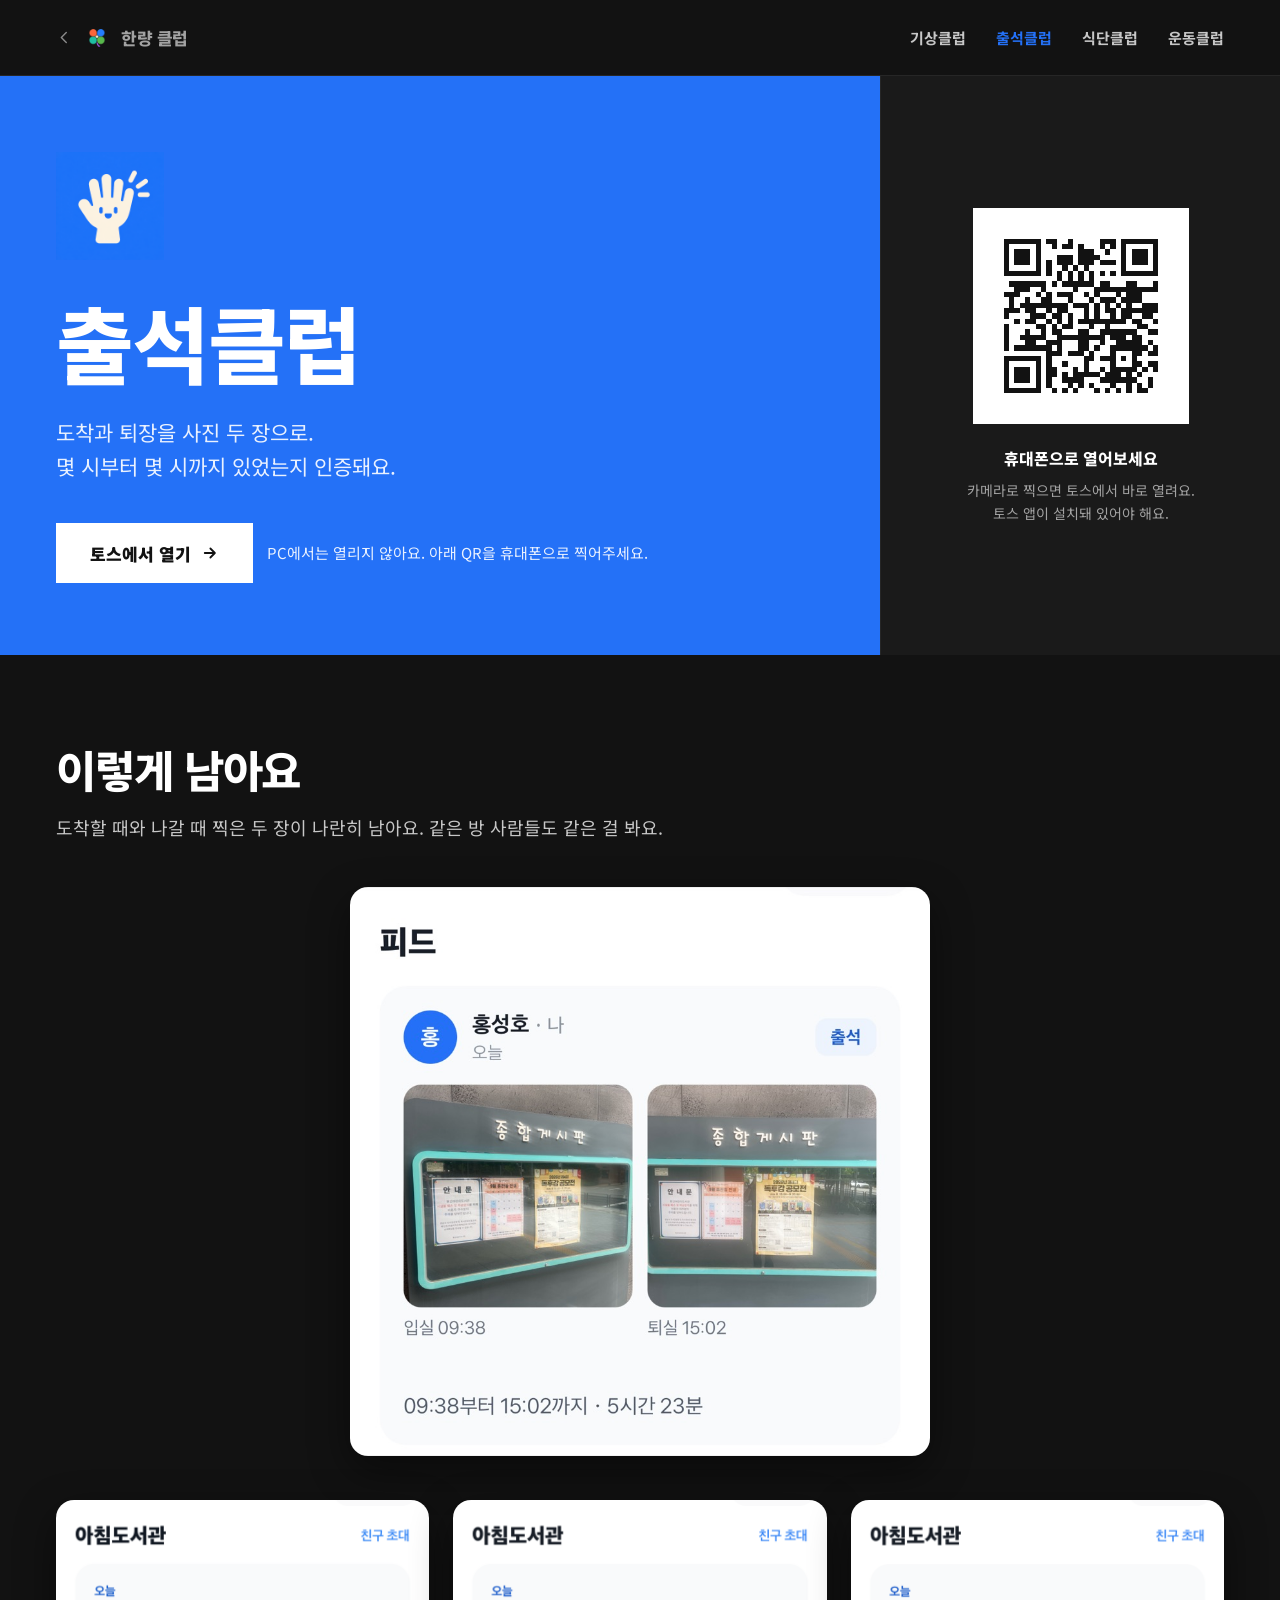
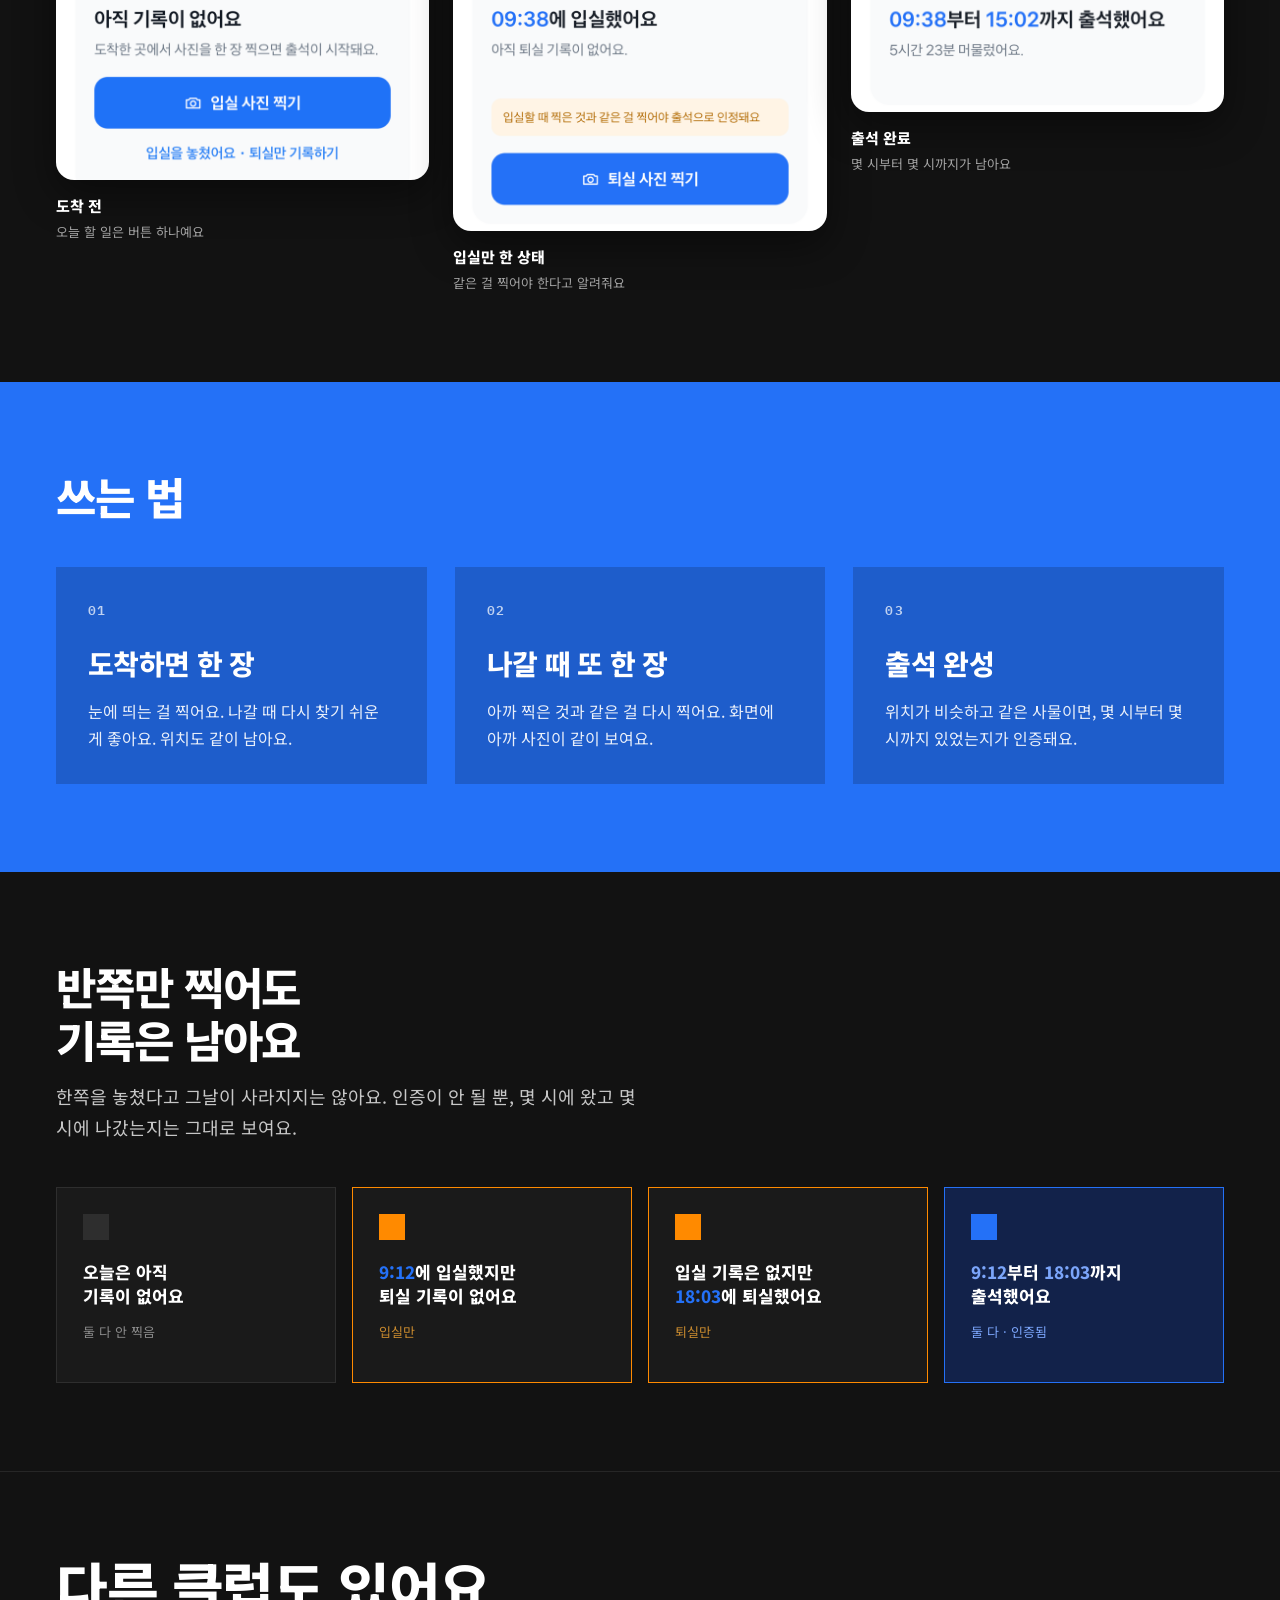
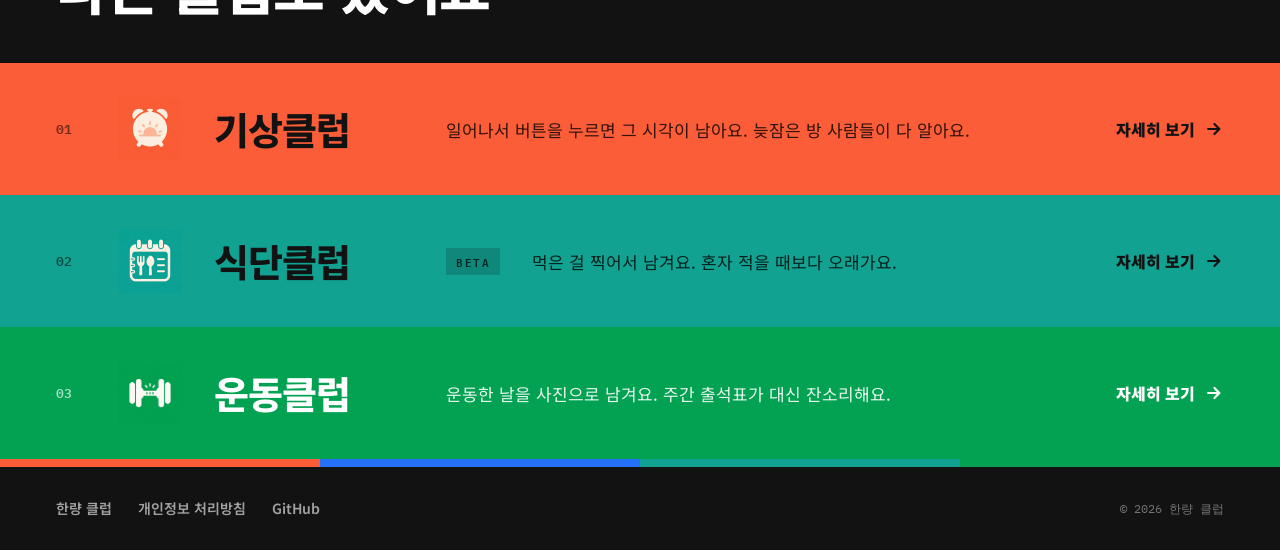
==== commit f788a722: "클럽별 QR 코드 추가 딥링크가 intoss://<앱이름> 형식으로 통일돼 있어서 직접 만들었어요. 오류정정 Q, SVG로 뽑아서 한 장에 1.5KB 남짓이에요.  QR 옆 문구에" ====
--- a/clubs/attendance/index.html
+++ b/clubs/attendance/index.html
@@ -45,10 +45,12 @@
       </div>
     </div>
     <aside class="qr-panel">
-      <svg width="38" height="38" viewBox="0 0 24 24" fill="none"><rect x="6.5" y="2.5" width="11" height="19" rx="2.5" stroke="#8A8A8A" stroke-width="1.7"/><path d="M10.5 5.5h3" stroke="#8A8A8A" stroke-width="1.7" stroke-linecap="round"/></svg>
+      <div class="qr-plate">
+        <img src="../../assets/qr/attendance.svg" alt="출석클럽을 여는 QR 코드" width="176" height="176">
+      </div>
       <div>
-        <h3>휴대폰에서 열려요</h3>
-        <p>토스 앱 안에서 바로 실행돼요.<br>따로 설치할 것은 없어요.</p>
+        <h3>휴대폰으로 열어보세요</h3>
+        <p>카메라로 찍으면 토스에서 바로 열려요.<br>토스 앱이 설치돼 있어야 해요.</p>
       </div>
     </aside>
   </section>
